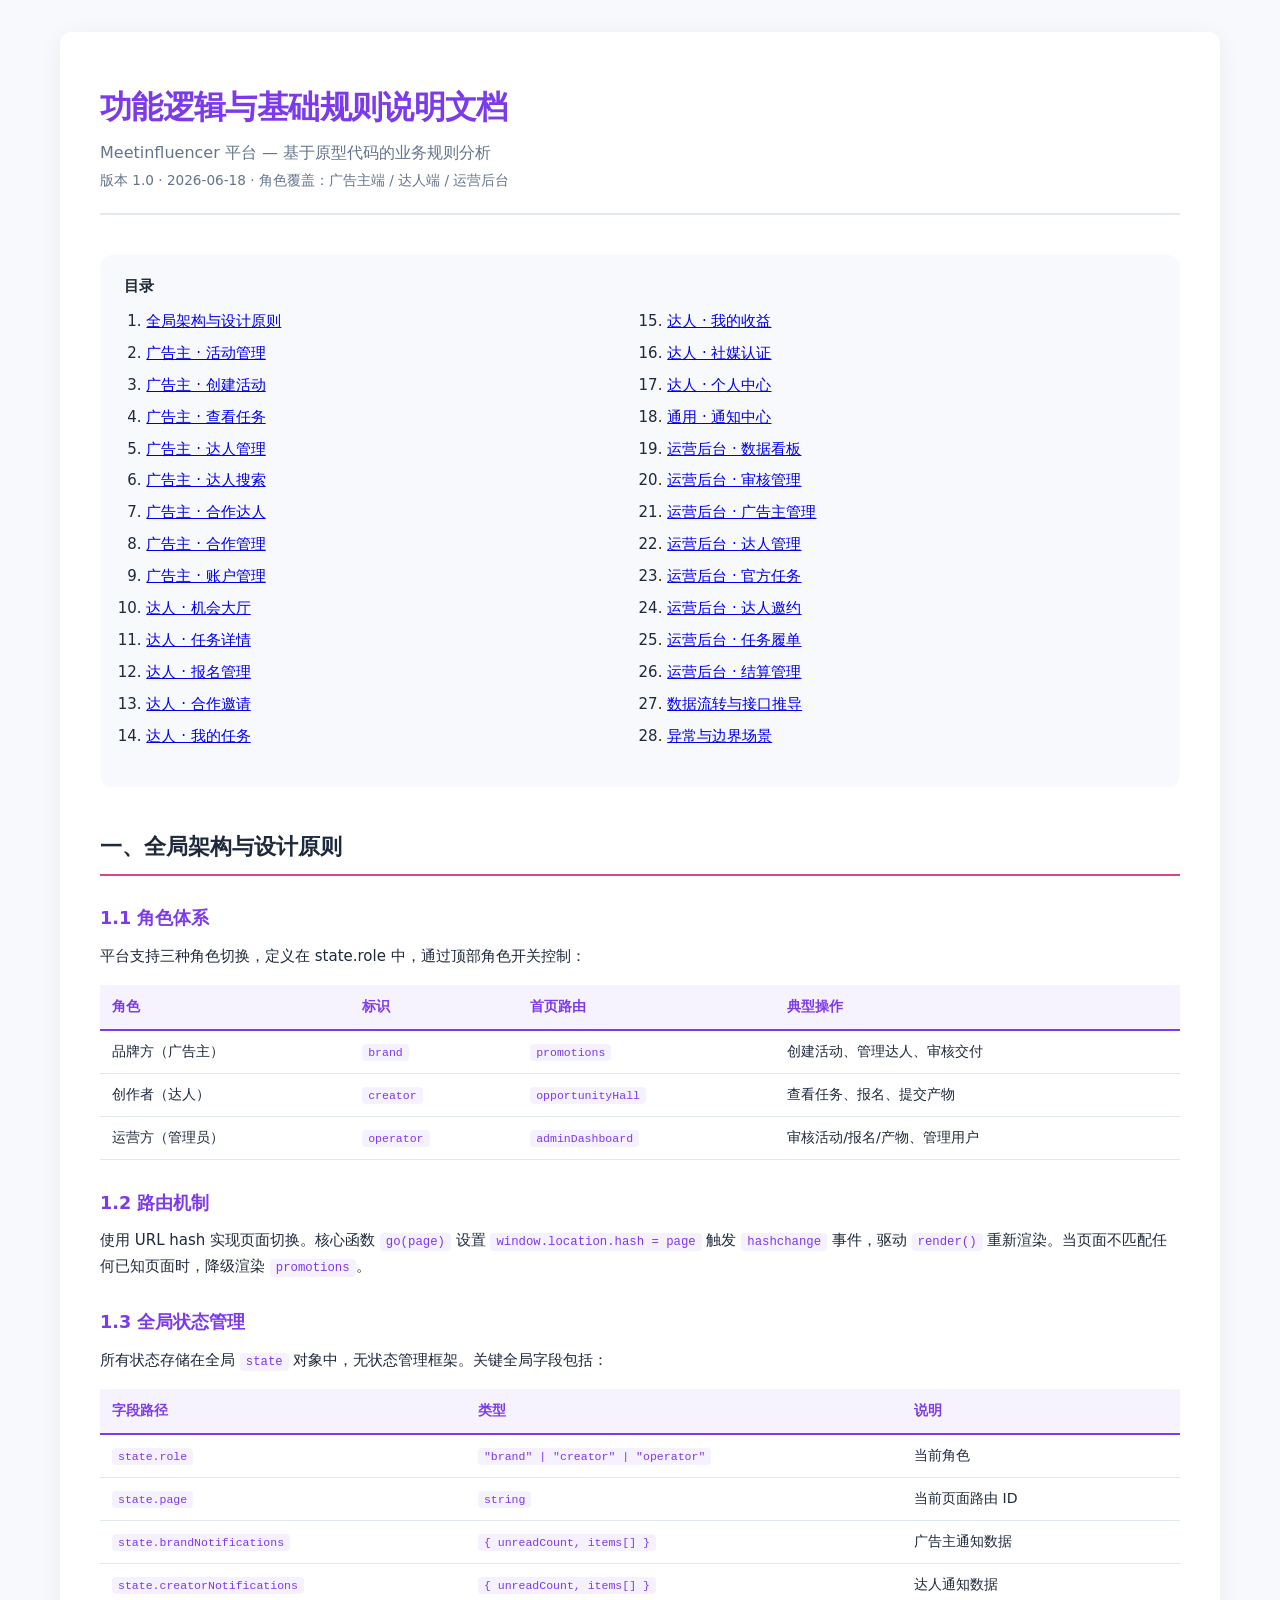
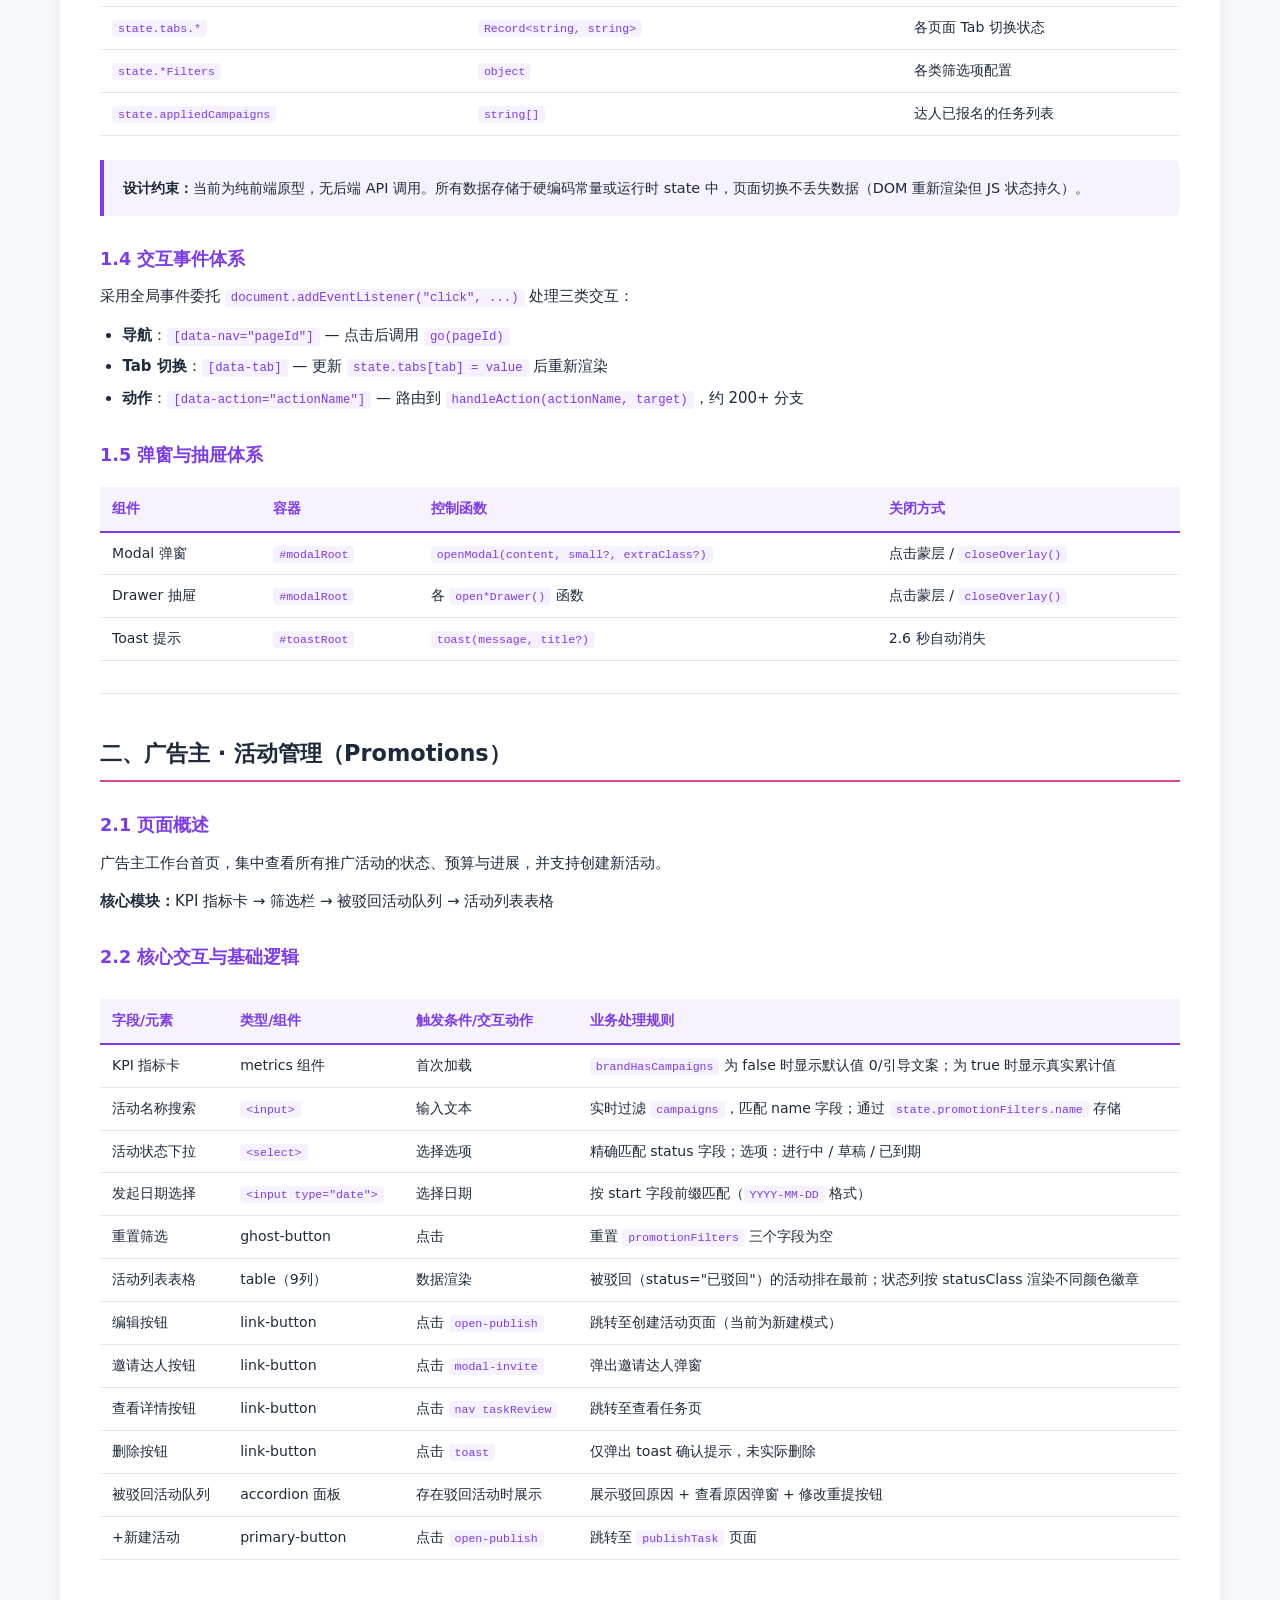
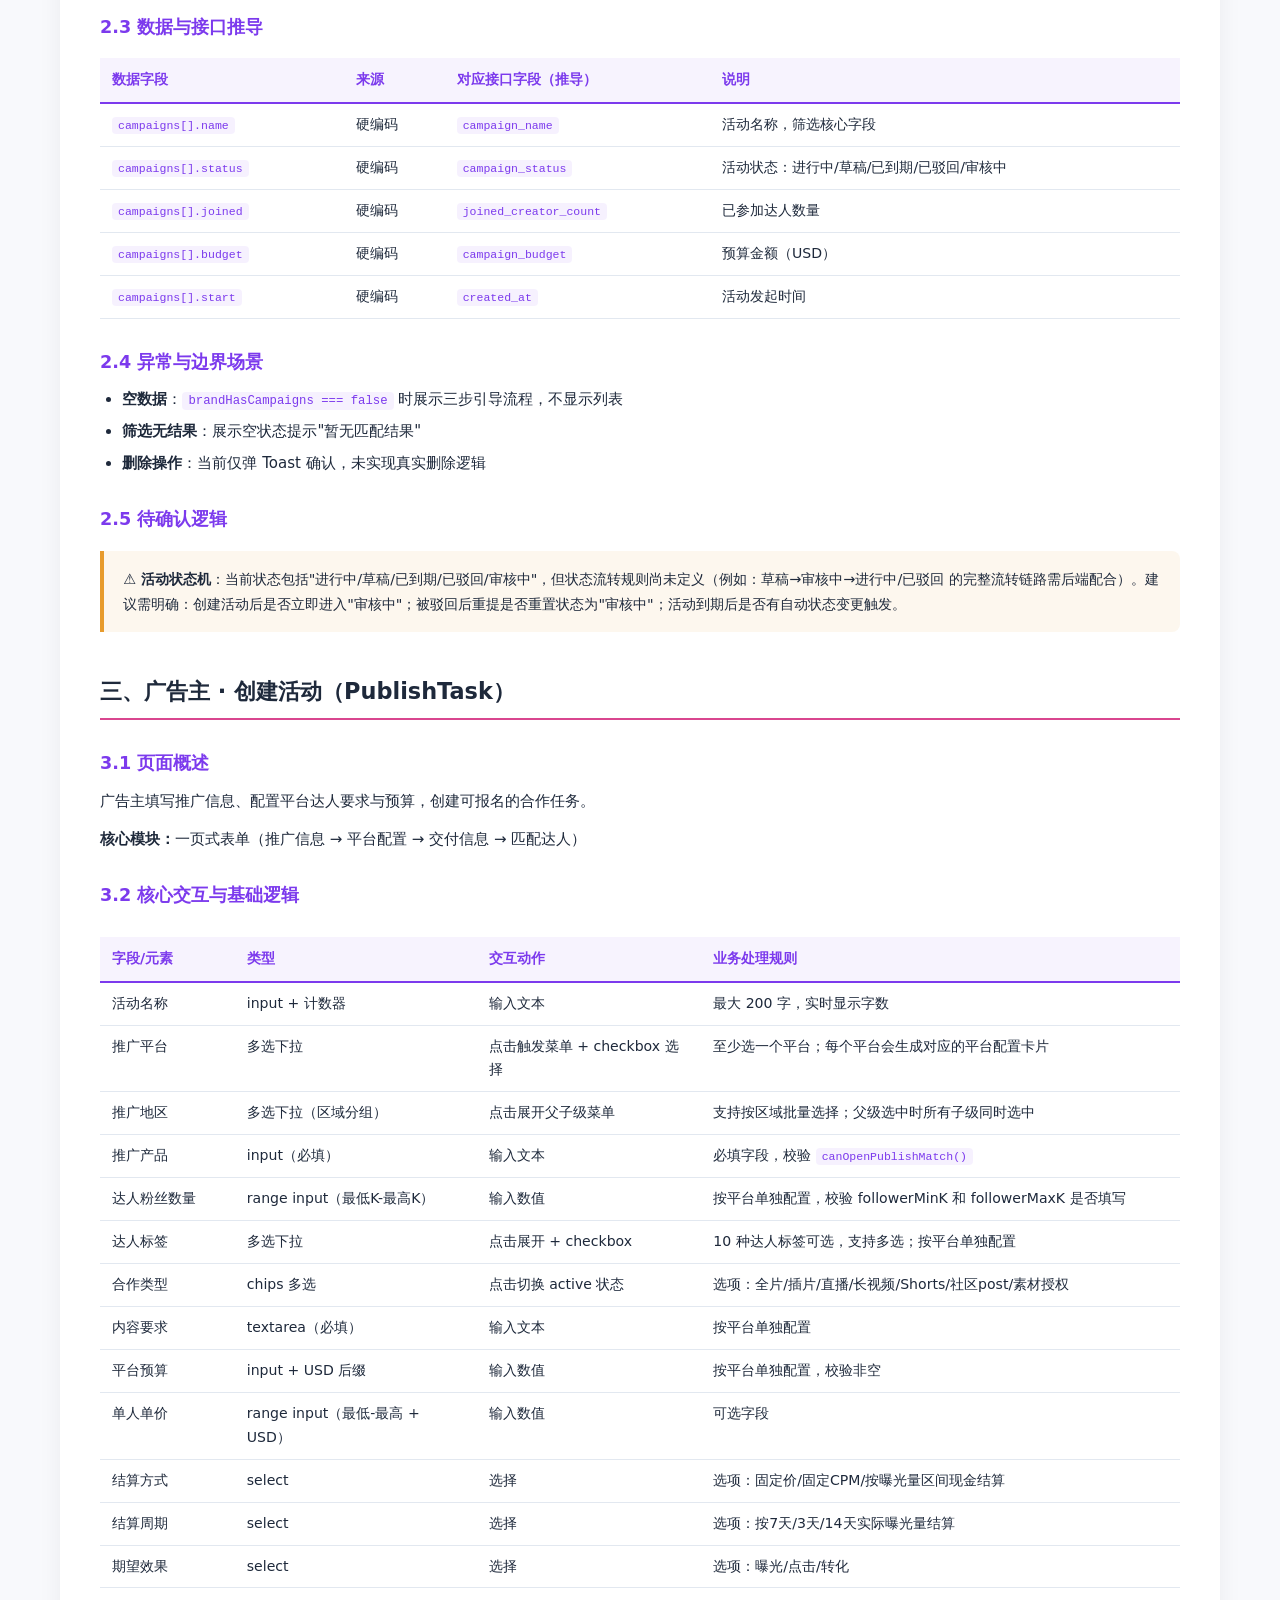
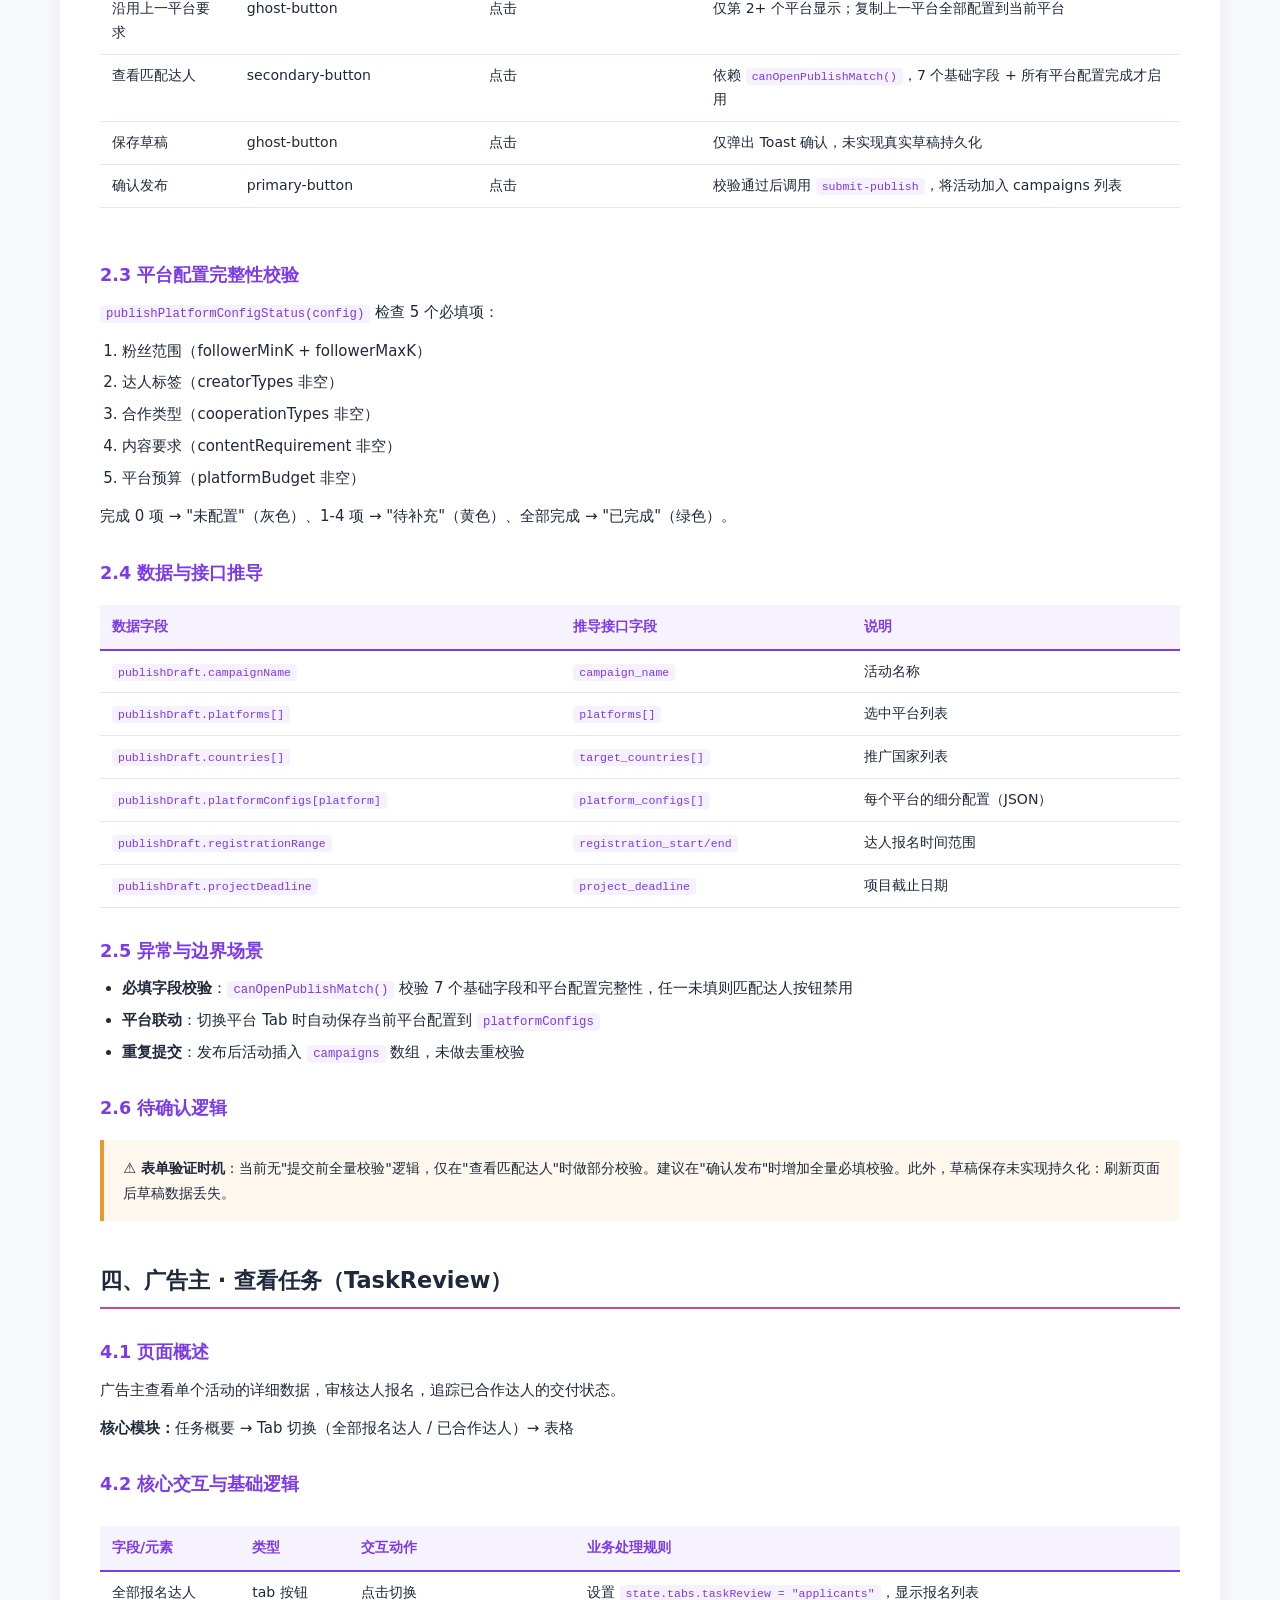
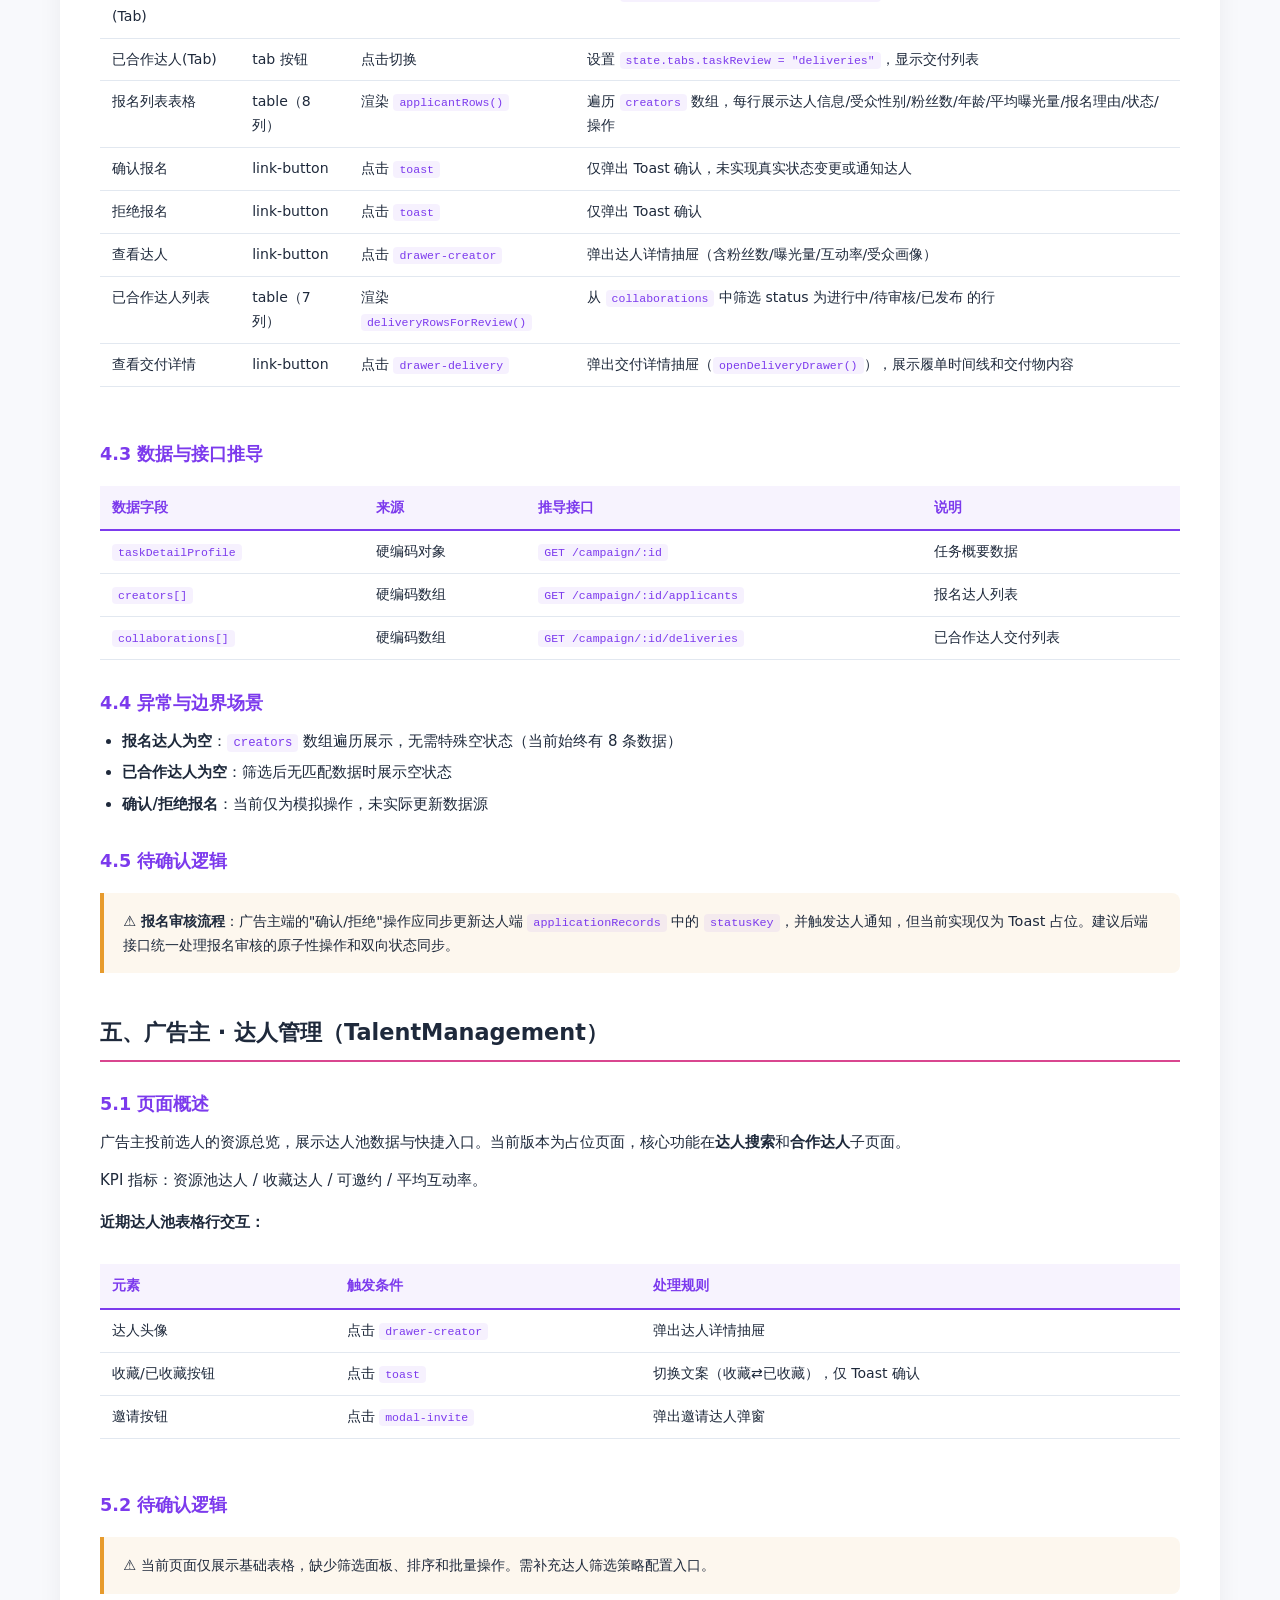
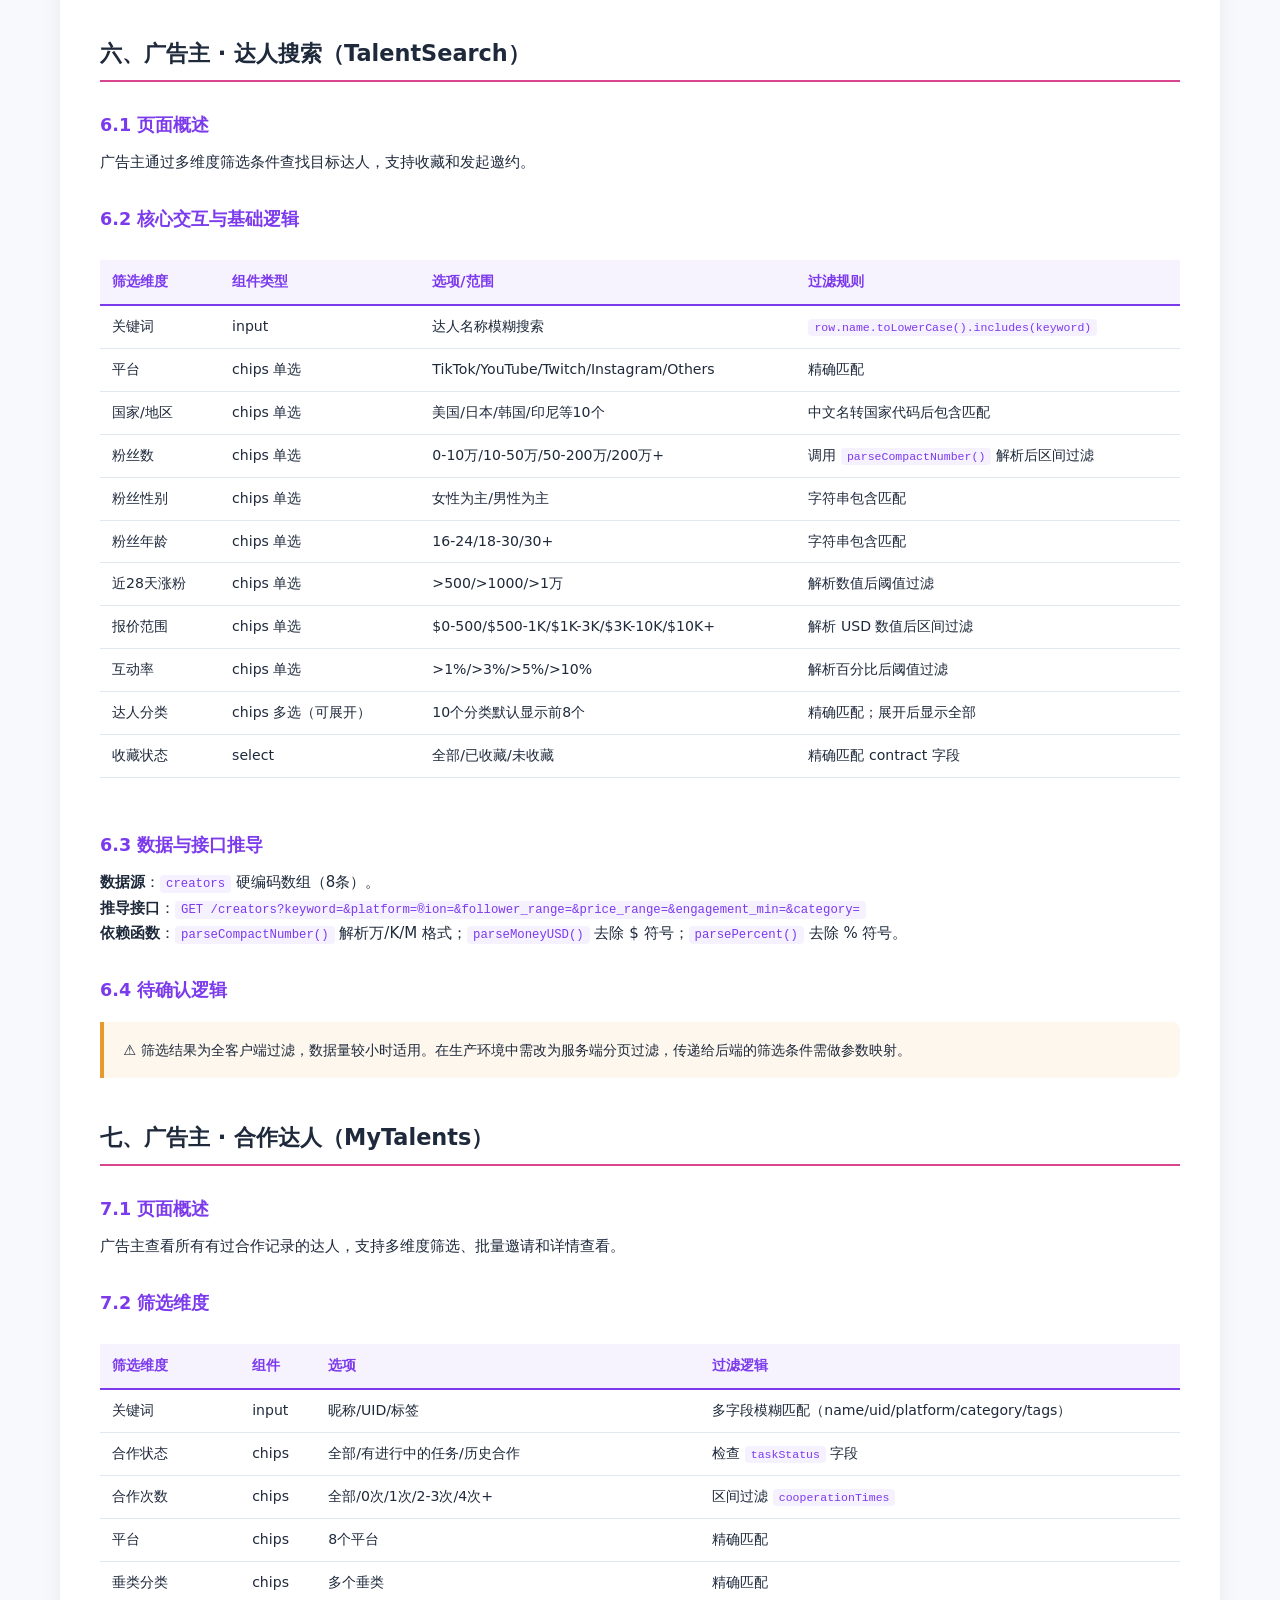
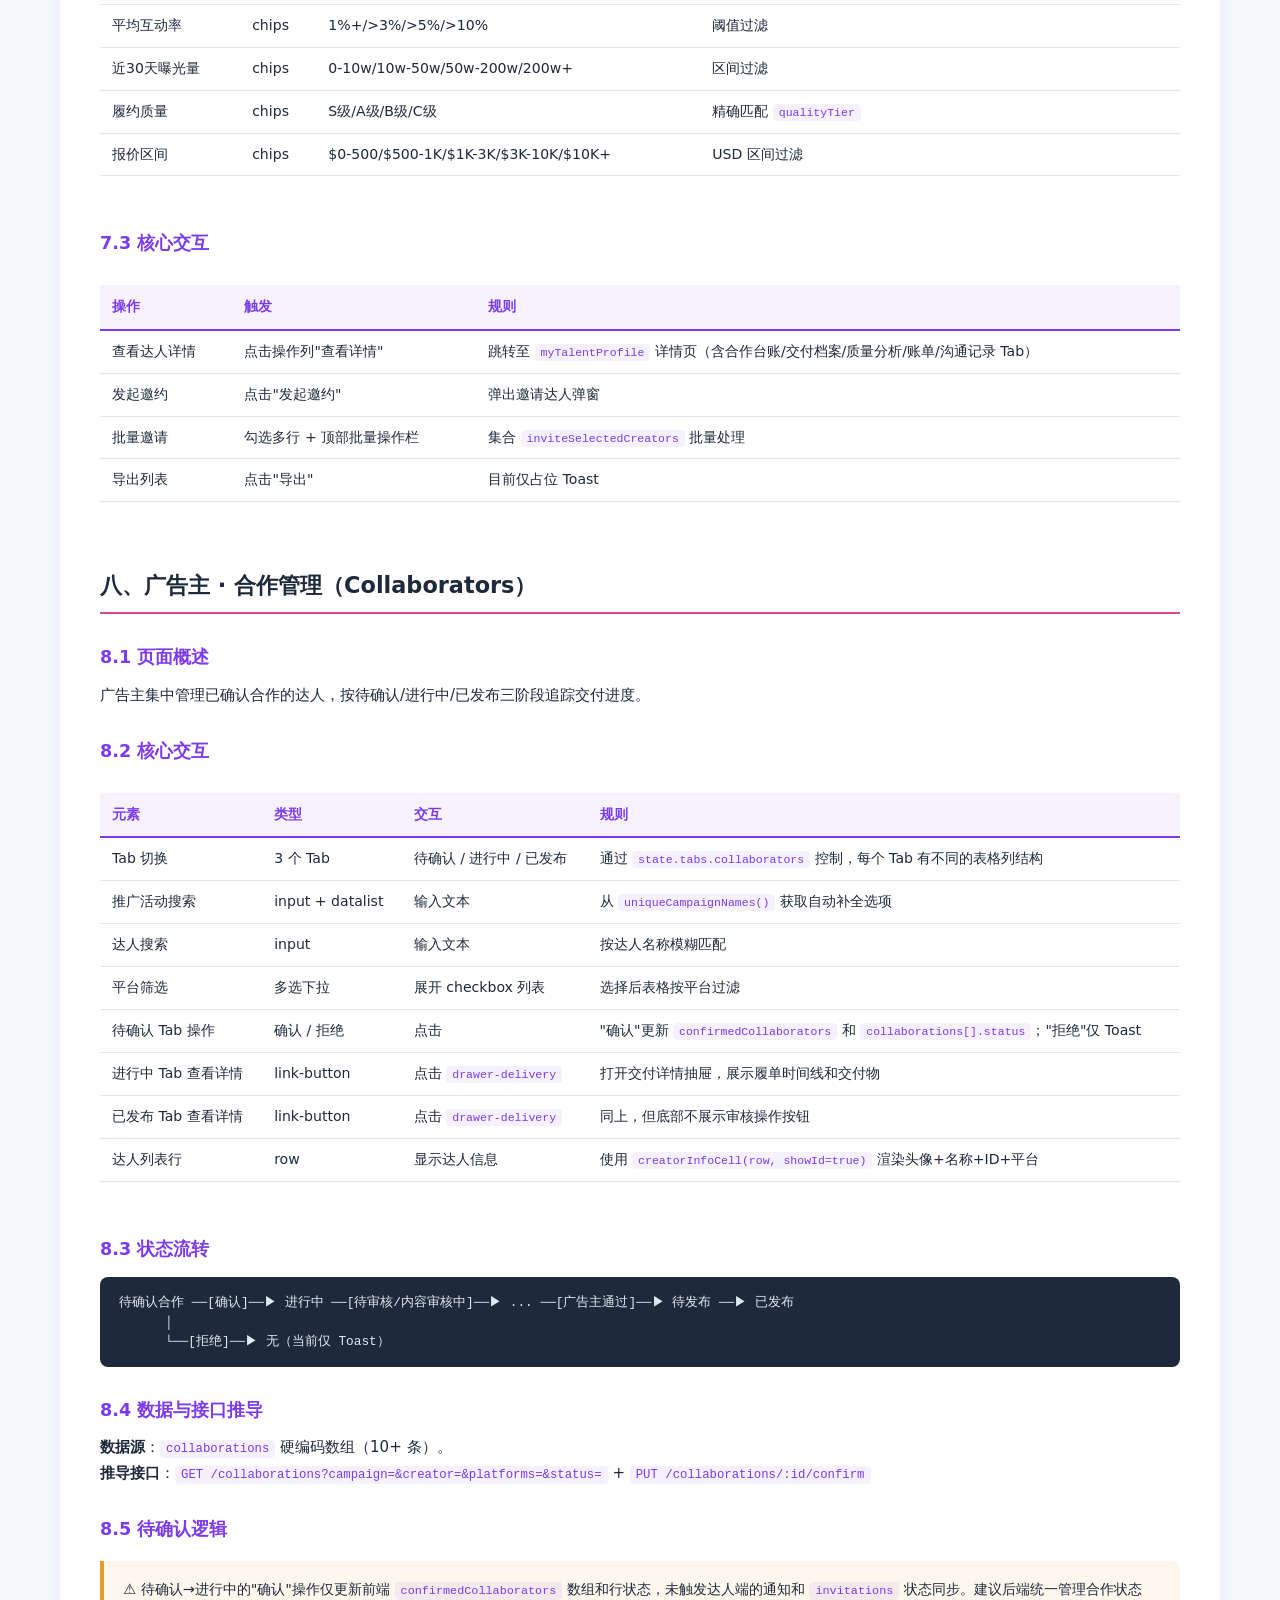
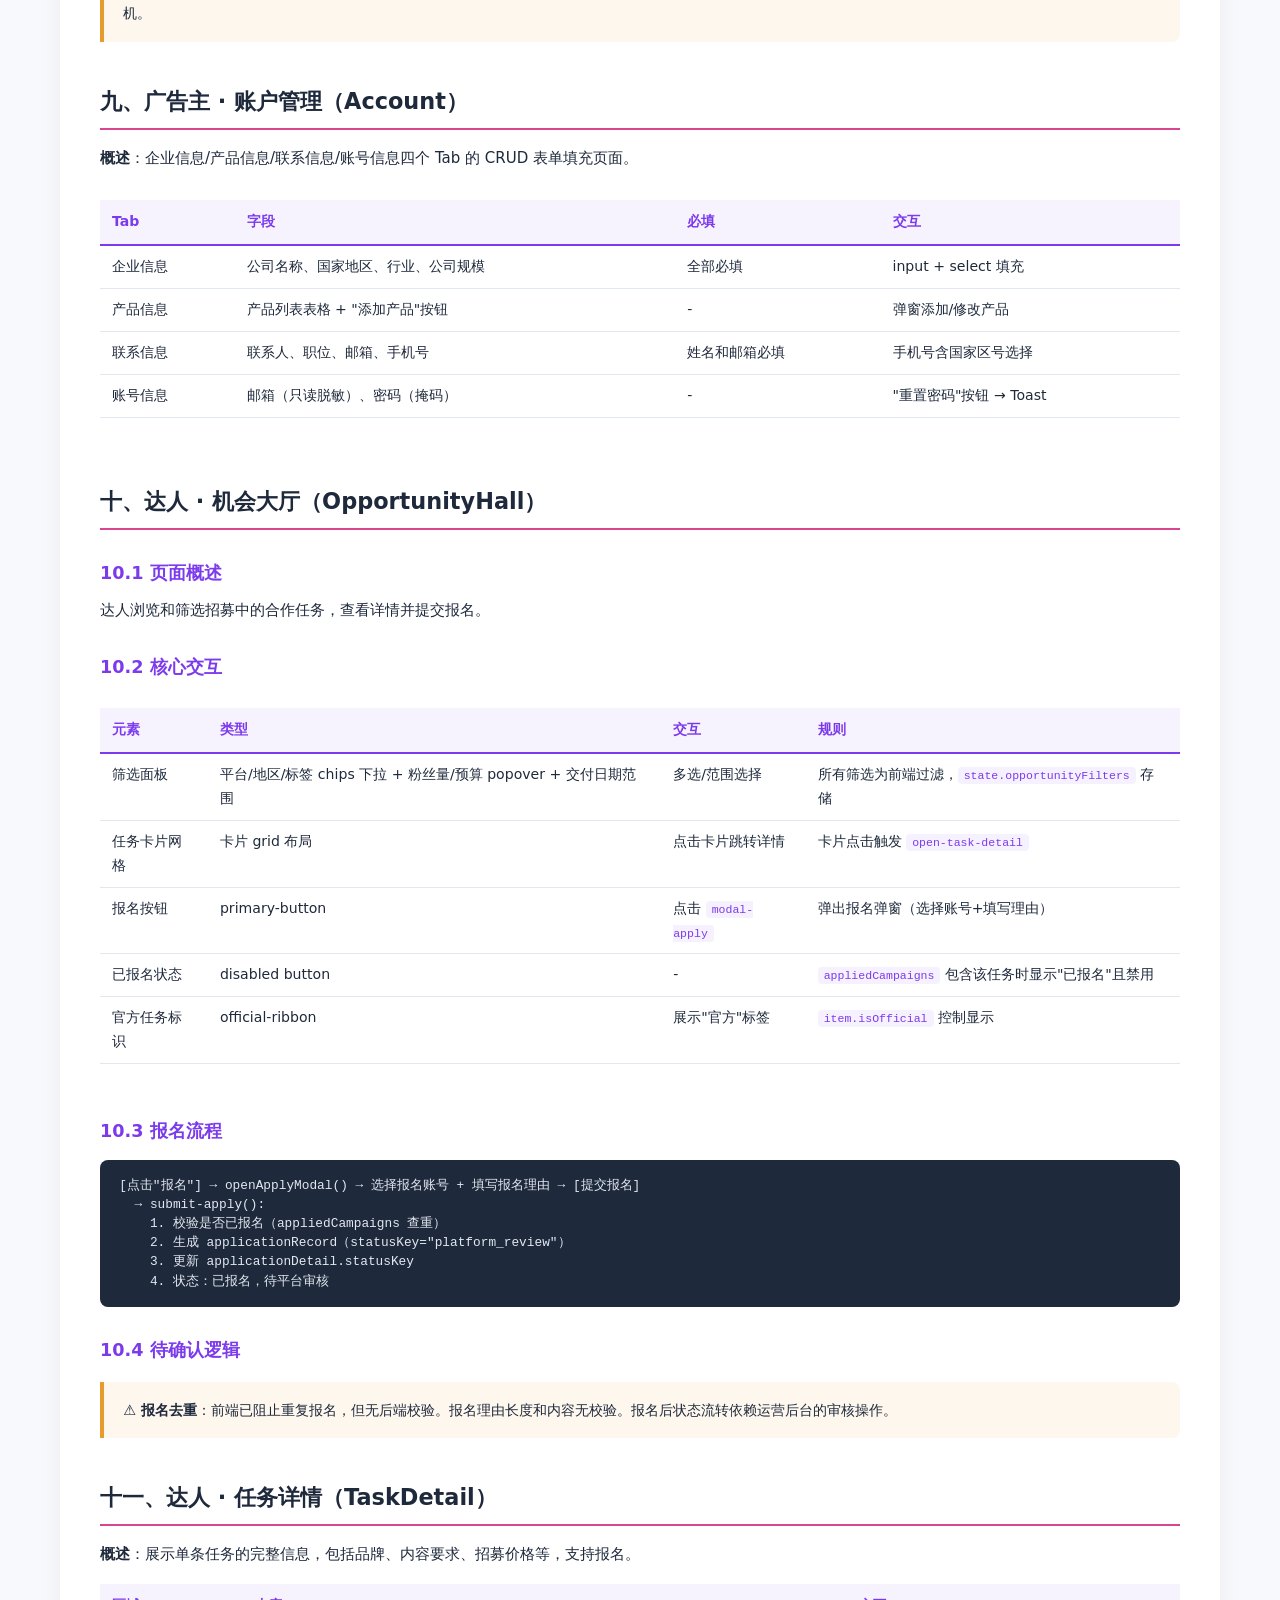
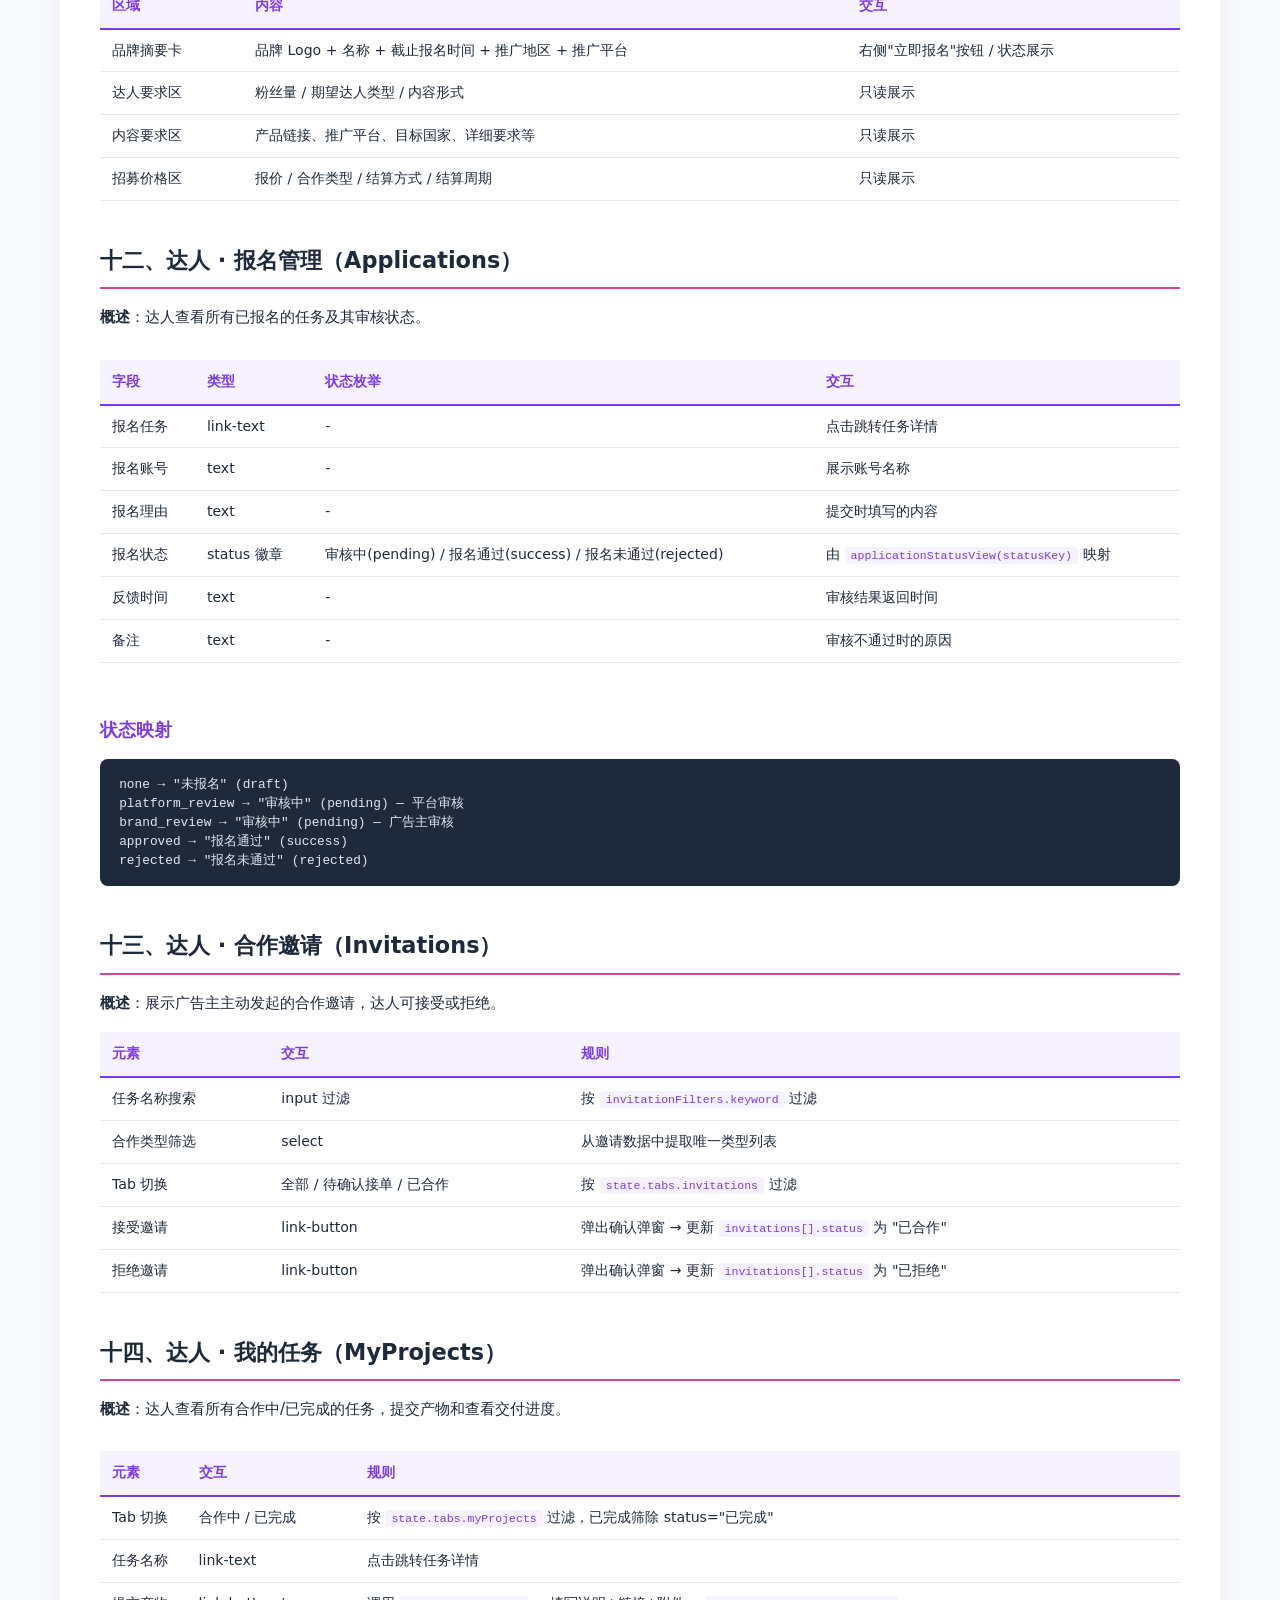
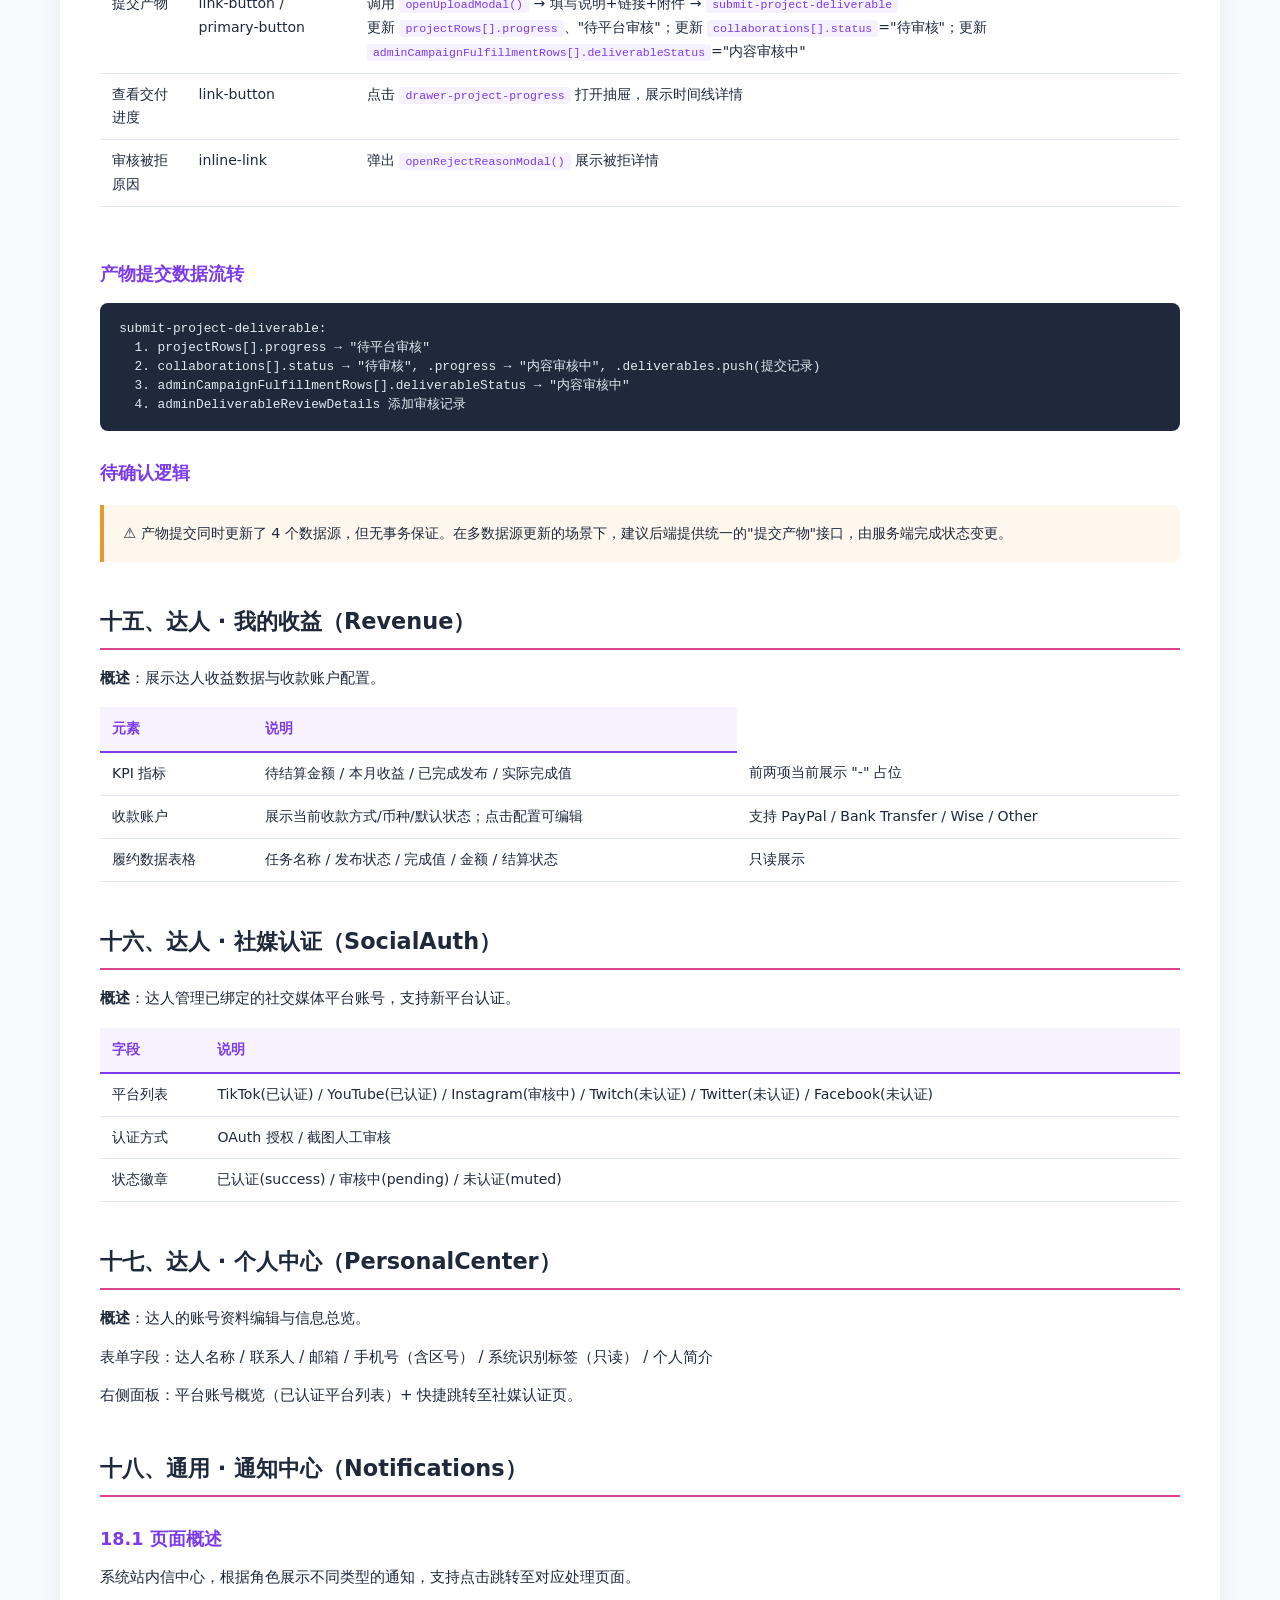
==== assets/功能逻辑与基础规则说明文档.html @ d8f9e3cf "Add files via upload" ====
<!DOCTYPE html>
<html lang="zh-CN">
<head>
<meta charset="utf-8">
<meta name="viewport" content="width=device-width, initial-scale=1">
<title>功能逻辑与基础规则说明文档 — Meetinfluencer</title>
<style>
:root {
  --bg: #f8f9fc;
  --bg2: #ffffff;
  --ink: #1e293b;
  --muted: #64748b;
  --rule: #e2e8f0;
  --accent: #7c3aed;
  --accent2: #d9468f;
  --radius: 12px;
}
* { box-sizing: border-box; margin: 0; padding: 0; }
body {
  background: var(--bg);
  color: var(--ink);
  font-family: -apple-system, BlinkMacSystemFont, 'Segoe UI', system-ui, sans-serif;
  font-size: 15px;
  line-height: 1.7;
  padding: 2rem 1rem;
}
.container {
  max-width: 1160px;
  margin: 0 auto;
  background: var(--bg2);
  border-radius: var(--radius);
  box-shadow: 0 4px 24px rgba(0,0,0,0.06);
  padding: 3rem 2.5rem;
}
@media (max-width:720px) {
  .container { padding: 1.5rem 1rem; }
}
h1 {
  font-size: 2rem;
  font-weight: 800;
  letter-spacing: -0.02em;
  color: var(--accent);
  margin-bottom: 0.3rem;
}
h1 + .subtitle {
  color: var(--muted);
  font-size: 1rem;
  margin-bottom: 2.5rem;
  border-bottom: 2px solid var(--rule);
  padding-bottom: 1.2rem;
}
h2 {
  font-size: 1.4rem;
  font-weight: 700;
  margin: 2.5rem 0 1rem 0;
  padding-bottom: 0.5rem;
  border-bottom: 2px solid var(--accent2);
  color: var(--ink);
}
h3 {
  font-size: 1.1rem;
  font-weight: 700;
  margin: 1.8rem 0 0.6rem 0;
  color: var(--accent);
}
h4 {
  font-size: 0.95rem;
  font-weight: 700;
  margin: 1.2rem 0 0.4rem 0;
  color: var(--ink);
}
p { margin-bottom: 0.8rem; }
.muted { color: var(--muted); font-size: 0.85rem; }
.tag {
  display: inline-block;
  background: rgba(124,58,237,0.1);
  color: var(--accent);
  font-size: 0.7rem;
  font-weight: 700;
  padding: 2px 8px;
  border-radius: 999px;
  margin-right: 4px;
}
.tag.amber { background: rgba(217,70,143,0.1); color: var(--accent2); }
.tag.green { background: rgba(16,185,129,0.1); color: #0fa67f; }
.tag.blue { background: rgba(59,130,246,0.1); color: #3b82f6; }

table {
  width: 100%;
  border-collapse: collapse;
  margin: 1rem 0 1.5rem 0;
  font-size: 0.88rem;
}
thead th {
  background: rgba(124,58,237,0.06);
  color: var(--accent);
  font-weight: 700;
  text-align: left;
  padding: 10px 12px;
  border-bottom: 2px solid var(--accent);
  white-space: nowrap;
}
tbody td {
  padding: 9px 12px;
  border-bottom: 1px solid var(--rule);
  vertical-align: top;
}
tbody tr:hover { background: rgba(124,58,237,0.03); }
.table-wrap { overflow-x: auto; margin-bottom: 1rem; }

.callout {
  background: rgba(124,58,237,0.06);
  border-left: 4px solid var(--accent);
  padding: 1rem 1.2rem;
  border-radius: 0 8px 8px 0;
  margin: 1rem 0;
  font-size: 0.9rem;
}
.callout.warn { border-left-color: #e79b2d; background: rgba(231,155,45,0.08); }
.callout.err { border-left-color: #ef5d77; background: rgba(239,93,119,0.07); }

code {
  font-family: 'SF Mono', Consolas, monospace;
  font-size: 0.82em;
  background: rgba(124,58,237,0.07);
  padding: 2px 6px;
  border-radius: 4px;
  color: var(--accent);
}
pre {
  background: #1e293b;
  color: #e2e8f0;
  border-radius: 8px;
  padding: 1rem 1.2rem;
  overflow-x: auto;
  font-size: 0.8rem;
  line-height: 1.5;
  margin: 0.8rem 0;
}

ul, ol { padding-left: 1.4rem; margin-bottom: 0.8rem; }
li { margin-bottom: 0.4rem; }

.page-ref {
  display: inline-block;
  background: var(--accent);
  color: #fff;
  font-size: 0.7rem;
  font-weight: 700;
  padding: 1px 8px;
  border-radius: 999px;
  margin-right: 6px;
}
.page-ref.brand { background: #d9468f; }
.page-ref.creator { background: #0fa67f; }
.page-ref.admin { background: #3b82f6; }

.section-anchor { scroll-margin-top: 20px; }
</style>
</head>
<body>
<div class="container">

<h1>功能逻辑与基础规则说明文档</h1>
<div class="subtitle">
  Meetinfluencer 平台 — 基于原型代码的业务规则分析<br>
  <span class="muted">版本 1.0 · 2026-06-18 · 角色覆盖：广告主端 / 达人端 / 运营后台</span>
</div>

<!-- ======================== 目录 ======================== -->
<nav style="margin-bottom:2.5rem;background:var(--bg);padding:1.2rem 1.5rem;border-radius:var(--radius)">
  <strong style="display:block;margin-bottom:0.6rem">目录</strong>
  <ol style="columns:2;column-gap:2rem">
    <li><a href="#global">全局架构与设计原则</a></li>
    <li><a href="#page-promotions">广告主 · 活动管理</a></li>
    <li><a href="#page-publish">广告主 · 创建活动</a></li>
    <li><a href="#page-taskreview">广告主 · 查看任务</a></li>
    <li><a href="#page-talent">广告主 · 达人管理</a></li>
    <li><a href="#page-talentsearch">广告主 · 达人搜索</a></li>
    <li><a href="#page-mytalents">广告主 · 合作达人</a></li>
    <li><a href="#page-collaborators">广告主 · 合作管理</a></li>
    <li><a href="#page-account">广告主 · 账户管理</a></li>
    <li><a href="#page-opportunity">达人 · 机会大厅</a></li>
    <li><a href="#page-taskdetail">达人 · 任务详情</a></li>
    <li><a href="#page-applications">达人 · 报名管理</a></li>
    <li><a href="#page-invitations">达人 · 合作邀请</a></li>
    <li><a href="#page-myprojects">达人 · 我的任务</a></li>
    <li><a href="#page-revenue">达人 · 我的收益</a></li>
    <li><a href="#page-socialauth">达人 · 社媒认证</a></li>
    <li><a href="#page-personal">达人 · 个人中心</a></li>
    <li><a href="#page-notifications">通用 · 通知中心</a></li>
    <li><a href="#page-admin-dashboard">运营后台 · 数据看板</a></li>
    <li><a href="#page-admin-review">运营后台 · 审核管理</a></li>
    <li><a href="#page-admin-advertisers">运营后台 · 广告主管理</a></li>
    <li><a href="#page-admin-influencers">运营后台 · 达人管理</a></li>
    <li><a href="#page-admin-official">运营后台 · 官方任务</a></li>
    <li><a href="#page-admin-email">运营后台 · 达人邀约</a></li>
    <li><a href="#page-admin-fulfillment">运营后台 · 任务履单</a></li>
    <li><a href="#page-admin-payout">运营后台 · 结算管理</a></li>
    <li><a href="#data-flow">数据流转与接口推导</a></li>
    <li><a href="#anomaly">异常与边界场景</a></li>
  </ol>
</nav>

<!-- ======================== 第1章：全局架构 ======================== -->
<section id="global" class="section-anchor">
<h2>一、全局架构与设计原则</h2>

<h3>1.1 角色体系</h3>
<p>平台支持三种角色切换，定义在 state.role 中，通过顶部角色开关控制：</p>
<table>
  <thead><tr><th>角色</th><th>标识</th><th>首页路由</th><th>典型操作</th></tr></thead>
  <tbody>
    <tr><td>品牌方（广告主）</td><td><code>brand</code></td><td><code>promotions</code></td><td>创建活动、管理达人、审核交付</td></tr>
    <tr><td>创作者（达人）</td><td><code>creator</code></td><td><code>opportunityHall</code></td><td>查看任务、报名、提交产物</td></tr>
    <tr><td>运营方（管理员）</td><td><code>operator</code></td><td><code>adminDashboard</code></td><td>审核活动/报名/产物、管理用户</td></tr>
  </tbody>
</table>

<h3>1.2 路由机制</h3>
<p>使用 URL hash 实现页面切换。核心函数 <code>go(page)</code> 设置 <code>window.location.hash = page</code> 触发 <code>hashchange</code> 事件，驱动 <code>render()</code> 重新渲染。当页面不匹配任何已知页面时，降级渲染 <code>promotions</code>。</p>

<h3>1.3 全局状态管理</h3>
<p>所有状态存储在全局 <code>state</code> 对象中，无状态管理框架。关键全局字段包括：</p>
<table>
  <thead><tr><th>字段路径</th><th>类型</th><th>说明</th></tr></thead>
  <tbody>
    <tr><td><code>state.role</code></td><td><code>"brand" | "creator" | "operator"</code></td><td>当前角色</td></tr>
    <tr><td><code>state.page</code></td><td><code>string</code></td><td>当前页面路由 ID</td></tr>
    <tr><td><code>state.brandNotifications</code></td><td><code>{ unreadCount, items[] }</code></td><td>广告主通知数据</td></tr>
    <tr><td><code>state.creatorNotifications</code></td><td><code>{ unreadCount, items[] }</code></td><td>达人通知数据</td></tr>
    <tr><td><code>state.tabs.*</code></td><td><code>Record&lt;string, string&gt;</code></td><td>各页面 Tab 切换状态</td></tr>
    <tr><td><code>state.*Filters</code></td><td><code>object</code></td><td>各类筛选项配置</td></tr>
    <tr><td><code>state.appliedCampaigns</code></td><td><code>string[]</code></td><td>达人已报名的任务列表</td></tr>
  </tbody>
</table>

<div class="callout">
  <strong>设计约束：</strong>当前为纯前端原型，无后端 API 调用。所有数据存储于硬编码常量或运行时 state 中，页面切换不丢失数据（DOM 重新渲染但 JS 状态持久）。
</div>

<h3>1.4 交互事件体系</h3>
<p>采用全局事件委托 <code>document.addEventListener("click", ...)</code> 处理三类交互：</p>
<ul>
  <li><strong>导航</strong>：<code>[data-nav="pageId"]</code> — 点击后调用 <code>go(pageId)</code></li>
  <li><strong>Tab 切换</strong>：<code>[data-tab]</code> — 更新 <code>state.tabs[tab] = value</code> 后重新渲染</li>
  <li><strong>动作</strong>：<code>[data-action="actionName"]</code> — 路由到 <code>handleAction(actionName, target)</code>，约 200+ 分支</li>
</ul>

<h3>1.5 弹窗与抽屉体系</h3>
<table>
  <thead><tr><th>组件</th><th>容器</th><th>控制函数</th><th>关闭方式</th></tr></thead>
  <tbody>
    <tr><td>Modal 弹窗</td><td><code>#modalRoot</code></td><td><code>openModal(content, small?, extraClass?)</code></td><td>点击蒙层 / <code>closeOverlay()</code></td></tr>
    <tr><td>Drawer 抽屉</td><td><code>#modalRoot</code></td><td>各 <code>open*Drawer()</code> 函数</td><td>点击蒙层 / <code>closeOverlay()</code></td></tr>
    <tr><td>Toast 提示</td><td><code>#toastRoot</code></td><td><code>toast(message, title?)</code></td><td>2.6 秒自动消失</td></tr>
  </tbody>
</table>

<hr style="margin:2rem 0;border:0;border-top:1px solid var(--rule)">
</section>

<!-- ======================== 各页面详细规则 ======================== -->
<!-- 为节省篇幅，以下每页一个 section，结构按：
     页面概述 → 核心交互与基础逻辑（表格） → 数据与接口 → 异常边界 → 待确认逻辑
-->

<!-- ================= 2. 广告主·活动管理 ================= -->
<section id="page-promotions" class="section-anchor">
<h2>二、广告主 · 活动管理（Promotions）</h2>

<h3>2.1 页面概述</h3>
<p>广告主工作台首页，集中查看所有推广活动的状态、预算与进展，并支持创建新活动。</p>
<p><strong>核心模块：</strong>KPI 指标卡 → 筛选栏 → 被驳回活动队列 → 活动列表表格</p>

<h3>2.2 核心交互与基础逻辑</h3>
<div class="table-wrap">
<table>
  <thead><tr><th>字段/元素</th><th>类型/组件</th><th>触发条件/交互动作</th><th>业务处理规则</th></tr></thead>
  <tbody>
    <tr><td>KPI 指标卡</td><td>metrics 组件</td><td>首次加载</td><td><code>brandHasCampaigns</code> 为 false 时显示默认值 0/引导文案；为 true 时显示真实累计值</td></tr>
    <tr><td>活动名称搜索</td><td><code>&lt;input&gt;</code></td><td>输入文本</td><td>实时过滤 <code>campaigns</code>，匹配 name 字段；通过 <code>state.promotionFilters.name</code> 存储</td></tr>
    <tr><td>活动状态下拉</td><td><code>&lt;select&gt;</code></td><td>选择选项</td><td>精确匹配 status 字段；选项：进行中 / 草稿 / 已到期</td></tr>
    <tr><td>发起日期选择</td><td><code>&lt;input type="date"&gt;</code></td><td>选择日期</td><td>按 start 字段前缀匹配（<code>YYYY-MM-DD</code> 格式）</td></tr>
    <tr><td>重置筛选</td><td>ghost-button</td><td>点击</td><td>重置 <code>promotionFilters</code> 三个字段为空</td></tr>
    <tr><td>活动列表表格</td><td>table（9列）</td><td>数据渲染</td><td>被驳回（status="已驳回"）的活动排在最前；状态列按 statusClass 渲染不同颜色徽章</td></tr>
    <tr><td>编辑按钮</td><td>link-button</td><td>点击 <code>open-publish</code></td><td>跳转至创建活动页面（当前为新建模式）</td></tr>
    <tr><td>邀请达人按钮</td><td>link-button</td><td>点击 <code>modal-invite</code></td><td>弹出邀请达人弹窗</td></tr>
    <tr><td>查看详情按钮</td><td>link-button</td><td>点击 <code>nav taskReview</code></td><td>跳转至查看任务页</td></tr>
    <tr><td>删除按钮</td><td>link-button</td><td>点击 <code>toast</code></td><td>仅弹出 toast 确认提示，未实际删除</td></tr>
    <tr><td>被驳回活动队列</td><td>accordion 面板</td><td>存在驳回活动时展示</td><td>展示驳回原因 + 查看原因弹窗 + 修改重提按钮</td></tr>
    <tr><td>+新建活动</td><td>primary-button</td><td>点击 <code>open-publish</code></td><td>跳转至 <code>publishTask</code> 页面</td></tr>
  </tbody>
</table>
</div>

<h3>2.3 数据与接口推导</h3>
<table>
  <thead><tr><th>数据字段</th><th>来源</th><th>对应接口字段（推导）</th><th>说明</th></tr></thead>
  <tbody>
    <tr><td><code>campaigns[].name</code></td><td>硬编码</td><td><code>campaign_name</code></td><td>活动名称，筛选核心字段</td></tr>
    <tr><td><code>campaigns[].status</code></td><td>硬编码</td><td><code>campaign_status</code></td><td>活动状态：进行中/草稿/已到期/已驳回/审核中</td></tr>
    <tr><td><code>campaigns[].joined</code></td><td>硬编码</td><td><code>joined_creator_count</code></td><td>已参加达人数量</td></tr>
    <tr><td><code>campaigns[].budget</code></td><td>硬编码</td><td><code>campaign_budget</code></td><td>预算金额（USD）</td></tr>
    <tr><td><code>campaigns[].start</code></td><td>硬编码</td><td><code>created_at</code></td><td>活动发起时间</td></tr>
  </tbody>
</table>

<h3>2.4 异常与边界场景</h3>
<ul>
  <li><strong>空数据</strong>：<code>brandHasCampaigns === false</code> 时展示三步引导流程，不显示列表</li>
  <li><strong>筛选无结果</strong>：展示空状态提示"暂无匹配结果"</li>
  <li><strong>删除操作</strong>：当前仅弹 Toast 确认，未实现真实删除逻辑</li>
</ul>

<h3>2.5 待确认逻辑</h3>
<div class="callout warn">
  ⚠️ <strong>活动状态机</strong>：当前状态包括"进行中/草稿/已到期/已驳回/审核中"，但状态流转规则尚未定义（例如：草稿→审核中→进行中/已驳回 的完整流转链路需后端配合）。建议需明确：创建活动后是否立即进入"审核中"；被驳回后重提是否重置状态为"审核中"；活动到期后是否有自动状态变更触发。
</div>
</section>

<!-- ================= 3. 广告主·创建活动 ================= -->
<section id="page-publish" class="section-anchor">
<h2>三、广告主 · 创建活动（PublishTask）</h2>

<h3>3.1 页面概述</h3>
<p>广告主填写推广信息、配置平台达人要求与预算，创建可报名的合作任务。</p>
<p><strong>核心模块：</strong>一页式表单（推广信息 → 平台配置 → 交付信息 → 匹配达人）</p>

<h3>3.2 核心交互与基础逻辑</h3>
<div class="table-wrap">
<table>
  <thead><tr><th>字段/元素</th><th>类型</th><th>交互动作</th><th>业务处理规则</th></tr></thead>
  <tbody>
    <tr><td>活动名称</td><td>input + 计数器</td><td>输入文本</td><td>最大 200 字，实时显示字数</td></tr>
    <tr><td>推广平台</td><td>多选下拉</td><td>点击触发菜单 + checkbox 选择</td><td>至少选一个平台；每个平台会生成对应的平台配置卡片</td></tr>
    <tr><td>推广地区</td><td>多选下拉（区域分组）</td><td>点击展开父子级菜单</td><td>支持按区域批量选择；父级选中时所有子级同时选中</td></tr>
    <tr><td>推广产品</td><td>input（必填）</td><td>输入文本</td><td>必填字段，校验 <code>canOpenPublishMatch()</code></td></tr>
    <tr><td>达人粉丝数量</td><td>range input（最低K-最高K）</td><td>输入数值</td><td>按平台单独配置，校验 followerMinK 和 followerMaxK 是否填写</td></tr>
    <tr><td>达人标签</td><td>多选下拉</td><td>点击展开 + checkbox</td><td>10 种达人标签可选，支持多选；按平台单独配置</td></tr>
    <tr><td>合作类型</td><td>chips 多选</td><td>点击切换 active 状态</td><td>选项：全片/插片/直播/长视频/Shorts/社区post/素材授权</td></tr>
    <tr><td>内容要求</td><td>textarea（必填）</td><td>输入文本</td><td>按平台单独配置</td></tr>
    <tr><td>平台预算</td><td>input + USD 后缀</td><td>输入数值</td><td>按平台单独配置，校验非空</td></tr>
    <tr><td>单人单价</td><td>range input（最低-最高 + USD）</td><td>输入数值</td><td>可选字段</td></tr>
    <tr><td>结算方式</td><td>select</td><td>选择</td><td>选项：固定价/固定CPM/按曝光量区间现金结算</td></tr>
    <tr><td>结算周期</td><td>select</td><td>选择</td><td>选项：按7天/3天/14天实际曝光量结算</td></tr>
    <tr><td>期望效果</td><td>select</td><td>选择</td><td>选项：曝光/点击/转化</td></tr>
    <tr><td>沿用上一平台要求</td><td>ghost-button</td><td>点击</td><td>仅第 2+ 个平台显示；复制上一平台全部配置到当前平台</td></tr>
    <tr><td>查看匹配达人</td><td>secondary-button</td><td>点击</td><td>依赖 <code>canOpenPublishMatch()</code>，7 个基础字段 + 所有平台配置完成才启用</td></tr>
    <tr><td>保存草稿</td><td>ghost-button</td><td>点击</td><td>仅弹出 Toast 确认，未实现真实草稿持久化</td></tr>
    <tr><td>确认发布</td><td>primary-button</td><td>点击</td><td>校验通过后调用 <code>submit-publish</code>，将活动加入 campaigns 列表</td></tr>
  </tbody>
</table>
</div>

<h3>2.3 平台配置完整性校验</h3>
<p><code>publishPlatformConfigStatus(config)</code> 检查 5 个必填项：</p>
<ol>
  <li>粉丝范围（followerMinK + followerMaxK）</li>
  <li>达人标签（creatorTypes 非空）</li>
  <li>合作类型（cooperationTypes 非空）</li>
  <li>内容要求（contentRequirement 非空）</li>
  <li>平台预算（platformBudget 非空）</li>
</ol>
<p>完成 0 项 → "未配置"（灰色）、1-4 项 → "待补充"（黄色）、全部完成 → "已完成"（绿色）。</p>

<h3>2.4 数据与接口推导</h3>
<table>
  <thead><tr><th>数据字段</th><th>推导接口字段</th><th>说明</th></tr></thead>
  <tbody>
    <tr><td><code>publishDraft.campaignName</code></td><td><code>campaign_name</code></td><td>活动名称</td></tr>
    <tr><td><code>publishDraft.platforms[]</code></td><td><code>platforms[]</code></td><td>选中平台列表</td></tr>
    <tr><td><code>publishDraft.countries[]</code></td><td><code>target_countries[]</code></td><td>推广国家列表</td></tr>
    <tr><td><code>publishDraft.platformConfigs[platform]</code></td><td><code>platform_configs[]</code></td><td>每个平台的细分配置（JSON）</td></tr>
    <tr><td><code>publishDraft.registrationRange</code></td><td><code>registration_start/end</code></td><td>达人报名时间范围</td></tr>
    <tr><td><code>publishDraft.projectDeadline</code></td><td><code>project_deadline</code></td><td>项目截止日期</td></tr>
  </tbody>
</table>

<h3>2.5 异常与边界场景</h3>
<ul>
  <li><strong>必填字段校验</strong>：<code>canOpenPublishMatch()</code> 校验 7 个基础字段和平台配置完整性，任一未填则匹配达人按钮禁用</li>
  <li><strong>平台联动</strong>：切换平台 Tab 时自动保存当前平台配置到 <code>platformConfigs</code></li>
  <li><strong>重复提交</strong>：发布后活动插入 <code>campaigns</code> 数组，未做去重校验</li>
</ul>

<h3>2.6 待确认逻辑</h3>
<div class="callout warn">
  ⚠️ <strong>表单验证时机</strong>：当前无"提交前全量校验"逻辑，仅在"查看匹配达人"时做部分校验。建议在"确认发布"时增加全量必填校验。此外，草稿保存未实现持久化：刷新页面后草稿数据丢失。
</div>
</section>

<!-- ================= 4. 广告主·查看任务 ================= -->
<section id="page-taskreview" class="section-anchor">
<h2>四、广告主 · 查看任务（TaskReview）</h2>

<h3>4.1 页面概述</h3>
<p>广告主查看单个活动的详细数据，审核达人报名，追踪已合作达人的交付状态。</p>
<p><strong>核心模块：</strong>任务概要 → Tab 切换（全部报名达人 / 已合作达人）→ 表格</p>

<h3>4.2 核心交互与基础逻辑</h3>
<div class="table-wrap">
<table>
  <thead><tr><th>字段/元素</th><th>类型</th><th>交互动作</th><th>业务处理规则</th></tr></thead>
  <tbody>
    <tr><td>全部报名达人(Tab)</td><td>tab 按钮</td><td>点击切换</td><td>设置 <code>state.tabs.taskReview = "applicants"</code>，显示报名列表</td></tr>
    <tr><td>已合作达人(Tab)</td><td>tab 按钮</td><td>点击切换</td><td>设置 <code>state.tabs.taskReview = "deliveries"</code>，显示交付列表</td></tr>
    <tr><td>报名列表表格</td><td>table（8列）</td><td>渲染 <code>applicantRows()</code></td><td>遍历 <code>creators</code> 数组，每行展示达人信息/受众性别/粉丝数/年龄/平均曝光量/报名理由/状态/操作</td></tr>
    <tr><td>确认报名</td><td>link-button</td><td>点击 <code>toast</code></td><td>仅弹出 Toast 确认，未实现真实状态变更或通知达人</td></tr>
    <tr><td>拒绝报名</td><td>link-button</td><td>点击 <code>toast</code></td><td>仅弹出 Toast 确认</td></tr>
    <tr><td>查看达人</td><td>link-button</td><td>点击 <code>drawer-creator</code></td><td>弹出达人详情抽屉（含粉丝数/曝光量/互动率/受众画像）</td></tr>
    <tr><td>已合作达人列表</td><td>table（7列）</td><td>渲染 <code>deliveryRowsForReview()</code></td><td>从 <code>collaborations</code> 中筛选 status 为进行中/待审核/已发布 的行</td></tr>
    <tr><td>查看交付详情</td><td>link-button</td><td>点击 <code>drawer-delivery</code></td><td>弹出交付详情抽屉（<code>openDeliveryDrawer()</code>），展示履单时间线和交付物内容</td></tr>
  </tbody>
</table>
</div>

<h3>4.3 数据与接口推导</h3>
<table>
  <thead><tr><th>数据字段</th><th>来源</th><th>推导接口</th><th>说明</th></tr></thead>
  <tbody>
    <tr><td><code>taskDetailProfile</code></td><td>硬编码对象</td><td><code>GET /campaign/:id</code></td><td>任务概要数据</td></tr>
    <tr><td><code>creators[]</code></td><td>硬编码数组</td><td><code>GET /campaign/:id/applicants</code></td><td>报名达人列表</td></tr>
    <tr><td><code>collaborations[]</code></td><td>硬编码数组</td><td><code>GET /campaign/:id/deliveries</code></td><td>已合作达人交付列表</td></tr>
  </tbody>
</table>

<h3>4.4 异常与边界场景</h3>
<ul>
  <li><strong>报名达人为空</strong>：<code>creators</code> 数组遍历展示，无需特殊空状态（当前始终有 8 条数据）</li>
  <li><strong>已合作达人为空</strong>：筛选后无匹配数据时展示空状态</li>
  <li><strong>确认/拒绝报名</strong>：当前仅为模拟操作，未实际更新数据源</li>
</ul>

<h3>4.5 待确认逻辑</h3>
<div class="callout warn">
  ⚠️ <strong>报名审核流程</strong>：广告主端的"确认/拒绝"操作应同步更新达人端 <code>applicationRecords</code> 中的 <code>statusKey</code>，并触发达人通知，但当前实现仅为 Toast 占位。建议后端接口统一处理报名审核的原子性操作和双向状态同步。
</div>
</section>

<!-- ================= 5. 广告主·达人管理 ================= -->
<section id="page-talent" class="section-anchor">
<h2>五、广告主 · 达人管理（TalentManagement）</h2>

<h3>5.1 页面概述</h3>
<p>广告主投前选人的资源总览，展示达人池数据与快捷入口。当前版本为占位页面，核心功能在<strong>达人搜索</strong>和<strong>合作达人</strong>子页面。</p>
<p>KPI 指标：资源池达人 / 收藏达人 / 可邀约 / 平均互动率。</p>

<p style="margin-top:1rem"><strong>近期达人池表格行交互：</strong></p>
<div class="table-wrap">
<table>
  <thead><tr><th>元素</th><th>触发条件</th><th>处理规则</th></tr></thead>
  <tbody>
    <tr><td>达人头像</td><td>点击 <code>drawer-creator</code></td><td>弹出达人详情抽屉</td></tr>
    <tr><td>收藏/已收藏按钮</td><td>点击 <code>toast</code></td><td>切换文案（收藏⇄已收藏），仅 Toast 确认</td></tr>
    <tr><td>邀请按钮</td><td>点击 <code>modal-invite</code></td><td>弹出邀请达人弹窗</td></tr>
  </tbody>
</table>
</div>

<h3>5.2 待确认逻辑</h3>
<div class="callout warn">
  ⚠️ 当前页面仅展示基础表格，缺少筛选面板、排序和批量操作。需补充达人筛选策略配置入口。
</div>
</section>

<!-- ================= 6. 广告主·达人搜索 ================= -->
<section id="page-talentsearch" class="section-anchor">
<h2>六、广告主 · 达人搜索（TalentSearch）</h2>

<h3>6.1 页面概述</h3>
<p>广告主通过多维度筛选条件查找目标达人，支持收藏和发起邀约。</p>

<h3>6.2 核心交互与基础逻辑</h3>
<div class="table-wrap">
<table>
  <thead><tr><th>筛选维度</th><th>组件类型</th><th>选项/范围</th><th>过滤规则</th></tr></thead>
  <tbody>
    <tr><td>关键词</td><td>input</td><td>达人名称模糊搜索</td><td><code>row.name.toLowerCase().includes(keyword)</code></td></tr>
    <tr><td>平台</td><td>chips 单选</td><td>TikTok/YouTube/Twitch/Instagram/Others</td><td>精确匹配</td></tr>
    <tr><td>国家/地区</td><td>chips 单选</td><td>美国/日本/韩国/印尼等10个</td><td>中文名转国家代码后包含匹配</td></tr>
    <tr><td>粉丝数</td><td>chips 单选</td><td>0-10万/10-50万/50-200万/200万+</td><td>调用 <code>parseCompactNumber()</code> 解析后区间过滤</td></tr>
    <tr><td>粉丝性别</td><td>chips 单选</td><td>女性为主/男性为主</td><td>字符串包含匹配</td></tr>
    <tr><td>粉丝年龄</td><td>chips 单选</td><td>16-24/18-30/30+</td><td>字符串包含匹配</td></tr>
    <tr><td>近28天涨粉</td><td>chips 单选</td><td>>500/>1000/>1万</td><td>解析数值后阈值过滤</td></tr>
    <tr><td>报价范围</td><td>chips 单选</td><td>$0-500/$500-1K/$1K-3K/$3K-10K/$10K+</td><td>解析 USD 数值后区间过滤</td></tr>
    <tr><td>互动率</td><td>chips 单选</td><td>>1%/>3%/>5%/>10%</td><td>解析百分比后阈值过滤</td></tr>
    <tr><td>达人分类</td><td>chips 多选（可展开）</td><td>10个分类默认显示前8个</td><td>精确匹配；展开后显示全部</td></tr>
    <tr><td>收藏状态</td><td>select</td><td>全部/已收藏/未收藏</td><td>精确匹配 contract 字段</td></tr>
  </tbody>
</table>
</div>

<h3>6.3 数据与接口推导</h3>
<p><strong>数据源</strong>：<code>creators</code> 硬编码数组（8条）。<br>
<strong>推导接口</strong>：<code>GET /creators?keyword=&platform=&region=&follower_range=&price_range=&engagement_min=&category=</code><br>
<strong>依赖函数</strong>：<code>parseCompactNumber()</code> 解析万/K/M 格式；<code>parseMoneyUSD()</code> 去除 $ 符号；<code>parsePercent()</code> 去除 % 符号。</p>

<h3>6.4 待确认逻辑</h3>
<div class="callout warn">
  ⚠️ 筛选结果为全客户端过滤，数据量较小时适用。在生产环境中需改为服务端分页过滤，传递给后端的筛选条件需做参数映射。
</div>
</section>

<!-- ================= 7. 广告主·合作达人 ================= -->
<section id="page-mytalents" class="section-anchor">
<h2>七、广告主 · 合作达人（MyTalents）</h2>

<h3>7.1 页面概述</h3>
<p>广告主查看所有有过合作记录的达人，支持多维度筛选、批量邀请和详情查看。</p>

<h3>7.2 筛选维度</h3>
<div class="table-wrap">
<table>
  <thead><tr><th>筛选维度</th><th>组件</th><th>选项</th><th>过滤逻辑</th></tr></thead>
  <tbody>
    <tr><td>关键词</td><td>input</td><td>昵称/UID/标签</td><td>多字段模糊匹配（name/uid/platform/category/tags）</td></tr>
    <tr><td>合作状态</td><td>chips</td><td>全部/有进行中的任务/历史合作</td><td>检查 <code>taskStatus</code> 字段</td></tr>
    <tr><td>合作次数</td><td>chips</td><td>全部/0次/1次/2-3次/4次+</td><td>区间过滤 <code>cooperationTimes</code></td></tr>
    <tr><td>平台</td><td>chips</td><td>8个平台</td><td>精确匹配</td></tr>
    <tr><td>垂类分类</td><td>chips</td><td>多个垂类</td><td>精确匹配</td></tr>
    <tr><td>平均互动率</td><td>chips</td><td>1%+/>3%/>5%/>10%</td><td>阈值过滤</td></tr>
    <tr><td>近30天曝光量</td><td>chips</td><td>0-10w/10w-50w/50w-200w/200w+</td><td>区间过滤</td></tr>
    <tr><td>履约质量</td><td>chips</td><td>S级/A级/B级/C级</td><td>精确匹配 <code>qualityTier</code></td></tr>
    <tr><td>报价区间</td><td>chips</td><td>$0-500/$500-1K/$1K-3K/$3K-10K/$10K+</td><td>USD 区间过滤</td></tr>
  </tbody>
</table>
</div>

<h3>7.3 核心交互</h3>
<div class="table-wrap">
<table>
  <thead><tr><th>操作</th><th>触发</th><th>规则</th></tr></thead>
  <tbody>
    <tr><td>查看达人详情</td><td>点击操作列"查看详情"</td><td>跳转至 <code>myTalentProfile</code> 详情页（含合作台账/交付档案/质量分析/账单/沟通记录 Tab）</td></tr>
    <tr><td>发起邀约</td><td>点击"发起邀约"</td><td>弹出邀请达人弹窗</td></tr>
    <tr><td>批量邀请</td><td>勾选多行 + 顶部批量操作栏</td><td>集合 <code>inviteSelectedCreators</code> 批量处理</td></tr>
    <tr><td>导出列表</td><td>点击"导出"</td><td>目前仅占位 Toast</td></tr>
  </tbody>
</table>
</div>
</section>

<!-- ================= 8. 广告主·合作管理 ================= -->
<section id="page-collaborators" class="section-anchor">
<h2>八、广告主 · 合作管理（Collaborators）</h2>

<h3>8.1 页面概述</h3>
<p>广告主集中管理已确认合作的达人，按待确认/进行中/已发布三阶段追踪交付进度。</p>

<h3>8.2 核心交互</h3>
<div class="table-wrap">
<table>
  <thead><tr><th>元素</th><th>类型</th><th>交互</th><th>规则</th></tr></thead>
  <tbody>
    <tr><td>Tab 切换</td><td>3 个 Tab</td><td>待确认 / 进行中 / 已发布</td><td>通过 <code>state.tabs.collaborators</code> 控制，每个 Tab 有不同的表格列结构</td></tr>
    <tr><td>推广活动搜索</td><td>input + datalist</td><td>输入文本</td><td>从 <code>uniqueCampaignNames()</code> 获取自动补全选项</td></tr>
    <tr><td>达人搜索</td><td>input</td><td>输入文本</td><td>按达人名称模糊匹配</td></tr>
    <tr><td>平台筛选</td><td>多选下拉</td><td>展开 checkbox 列表</td><td>选择后表格按平台过滤</td></tr>
    <tr><td>待确认 Tab 操作</td><td>确认 / 拒绝</td><td>点击</td><td>"确认"更新 <code>confirmedCollaborators</code> 和 <code>collaborations[].status</code>；"拒绝"仅 Toast</td></tr>
    <tr><td>进行中 Tab 查看详情</td><td>link-button</td><td>点击 <code>drawer-delivery</code></td><td>打开交付详情抽屉，展示履单时间线和交付物</td></tr>
    <tr><td>已发布 Tab 查看详情</td><td>link-button</td><td>点击 <code>drawer-delivery</code></td><td>同上，但底部不展示审核操作按钮</td></tr>
    <tr><td>达人列表行</td><td>row</td><td>显示达人信息</td><td>使用 <code>creatorInfoCell(row, showId=true)</code> 渲染头像+名称+ID+平台</td></tr>
  </tbody>
</table>
</div>

<h3>8.3 状态流转</h3>
<pre>
待确认合作 ──[确认]──▶ 进行中 ──[待审核/内容审核中]──▶ ... ──[广告主通过]──▶ 待发布 ──▶ 已发布
      │
      └──[拒绝]──▶ 无（当前仅 Toast）
</pre>

<h3>8.4 数据与接口推导</h3>
<p><strong>数据源</strong>：<code>collaborations</code> 硬编码数组（10+ 条）。<br>
<strong>推导接口</strong>：<code>GET /collaborations?campaign=&creator=&platforms=&status=</code> + <code>PUT /collaborations/:id/confirm</code></p>

<h3>8.5 待确认逻辑</h3>
<div class="callout warn">
  ⚠️ 待确认→进行中的"确认"操作仅更新前端 <code>confirmedCollaborators</code> 数组和行状态，未触发达人端的通知和 <code>invitations</code> 状态同步。建议后端统一管理合作状态机。
</div>
</section>

<!-- ================= 9. 广告主·账户管理 ================= -->
<section id="page-account" class="section-anchor">
<h2>九、广告主 · 账户管理（Account）</h2>
<p><strong>概述</strong>：企业信息/产品信息/联系信息/账号信息四个 Tab 的 CRUD 表单填充页面。</p>

<div class="table-wrap">
<table>
  <thead><tr><th>Tab</th><th>字段</th><th>必填</th><th>交互</th></tr></thead>
  <tbody>
    <tr><td>企业信息</td><td>公司名称、国家地区、行业、公司规模</td><td>全部必填</td><td>input + select 填充</td></tr>
    <tr><td>产品信息</td><td>产品列表表格 + "添加产品"按钮</td><td>-</td><td>弹窗添加/修改产品</td></tr>
    <tr><td>联系信息</td><td>联系人、职位、邮箱、手机号</td><td>姓名和邮箱必填</td><td>手机号含国家区号选择</td></tr>
    <tr><td>账号信息</td><td>邮箱（只读脱敏）、密码（掩码）</td><td>-</td><td>"重置密码"按钮 → Toast</td></tr>
  </tbody>
</table>
</div>
</section>

<!-- ================= 10. 达人·机会大厅 ================= -->
<section id="page-opportunity" class="section-anchor">
<h2>十、达人 · 机会大厅（OpportunityHall）</h2>

<h3>10.1 页面概述</h3>
<p>达人浏览和筛选招募中的合作任务，查看详情并提交报名。</p>

<h3>10.2 核心交互</h3>
<div class="table-wrap">
<table>
  <thead><tr><th>元素</th><th>类型</th><th>交互</th><th>规则</th></tr></thead>
  <tbody>
    <tr><td>筛选面板</td><td>平台/地区/标签 chips 下拉 + 粉丝量/预算 popover + 交付日期范围</td><td>多选/范围选择</td><td>所有筛选为前端过滤，<code>state.opportunityFilters</code> 存储</td></tr>
    <tr><td>任务卡片网格</td><td>卡片 grid 布局</td><td>点击卡片跳转详情</td><td>卡片点击触发 <code>open-task-detail</code></td></tr>
    <tr><td>报名按钮</td><td>primary-button</td><td>点击 <code>modal-apply</code></td><td>弹出报名弹窗（选择账号+填写理由）</td></tr>
    <tr><td>已报名状态</td><td>disabled button</td><td>-</td><td><code>appliedCampaigns</code> 包含该任务时显示"已报名"且禁用</td></tr>
    <tr><td>官方任务标识</td><td>official-ribbon</td><td>展示"官方"标签</td><td><code>item.isOfficial</code> 控制显示</td></tr>
  </tbody>
</table>
</div>

<h3>10.3 报名流程</h3>
<pre>
[点击"报名"] → openApplyModal() → 选择报名账号 + 填写报名理由 → [提交报名]
  → submit-apply():
    1. 校验是否已报名（appliedCampaigns 查重）
    2. 生成 applicationRecord（statusKey="platform_review"）
    3. 更新 applicationDetail.statusKey
    4. 状态：已报名，待平台审核
</pre>

<h3>10.4 待确认逻辑</h3>
<div class="callout warn">
  ⚠️ <strong>报名去重</strong>：前端已阻止重复报名，但无后端校验。报名理由长度和内容无校验。报名后状态流转依赖运营后台的审核操作。
</div>
</section>

<!-- ================= 11. 达人·任务详情 ================= -->
<section id="page-taskdetail" class="section-anchor">
<h2>十一、达人 · 任务详情（TaskDetail）</h2>
<p><strong>概述</strong>：展示单条任务的完整信息，包括品牌、内容要求、招募价格等，支持报名。</p>

<table>
  <thead><tr><th>区域</th><th>内容</th><th>交互</th></tr></thead>
  <tbody>
    <tr><td>品牌摘要卡</td><td>品牌 Logo + 名称 + 截止报名时间 + 推广地区 + 推广平台</td><td>右侧"立即报名"按钮 / 状态展示</td></tr>
    <tr><td>达人要求区</td><td>粉丝量 / 期望达人类型 / 内容形式</td><td>只读展示</td></tr>
    <tr><td>内容要求区</td><td>产品链接、推广平台、目标国家、详细要求等</td><td>只读展示</td></tr>
    <tr><td>招募价格区</td><td>报价 / 合作类型 / 结算方式 / 结算周期</td><td>只读展示</td></tr>
  </tbody>
</table>
</section>

<!-- ================= 12. 达人·报名管理 ================= -->
<section id="page-applications" class="section-anchor">
<h2>十二、达人 · 报名管理（Applications）</h2>
<p><strong>概述</strong>：达人查看所有已报名的任务及其审核状态。</p>

<div class="table-wrap">
<table>
  <thead><tr><th>字段</th><th>类型</th><th>状态枚举</th><th>交互</th></tr></thead>
  <tbody>
    <tr><td>报名任务</td><td>link-text</td><td>-</td><td>点击跳转任务详情</td></tr>
    <tr><td>报名账号</td><td>text</td><td>-</td><td>展示账号名称</td></tr>
    <tr><td>报名理由</td><td>text</td><td>-</td><td>提交时填写的内容</td></tr>
    <tr><td>报名状态</td><td>status 徽章</td><td>审核中(pending) / 报名通过(success) / 报名未通过(rejected)</td><td>由 <code>applicationStatusView(statusKey)</code> 映射</td></tr>
    <tr><td>反馈时间</td><td>text</td><td>-</td><td>审核结果返回时间</td></tr>
    <tr><td>备注</td><td>text</td><td>-</td><td>审核不通过时的原因</td></tr>
  </tbody>
</table>
</div>

<h3>状态映射</h3>
<pre>
none → "未报名" (draft)
platform_review → "审核中" (pending) — 平台审核
brand_review → "审核中" (pending) — 广告主审核
approved → "报名通过" (success)
rejected → "报名未通过" (rejected)
</pre>
</section>

<!-- ================= 13. 达人·合作邀请 ================= -->
<section id="page-invitations" class="section-anchor">
<h2>十三、达人 · 合作邀请（Invitations）</h2>
<p><strong>概述</strong>：展示广告主主动发起的合作邀请，达人可接受或拒绝。</p>

<table>
  <thead><tr><th>元素</th><th>交互</th><th>规则</th></tr></thead>
  <tbody>
    <tr><td>任务名称搜索</td><td>input 过滤</td><td>按 <code>invitationFilters.keyword</code> 过滤</td></tr>
    <tr><td>合作类型筛选</td><td>select</td><td>从邀请数据中提取唯一类型列表</td></tr>
    <tr><td>Tab 切换</td><td>全部 / 待确认接单 / 已合作</td><td>按 <code>state.tabs.invitations</code> 过滤</td></tr>
    <tr><td>接受邀请</td><td>link-button</td><td>弹出确认弹窗 → 更新 <code>invitations[].status</code> 为 "已合作"</td></tr>
    <tr><td>拒绝邀请</td><td>link-button</td><td>弹出确认弹窗 → 更新 <code>invitations[].status</code> 为 "已拒绝"</td></tr>
  </tbody>
</table>
</section>

<!-- ================= 14. 达人·我的任务 ================= -->
<section id="page-myprojects" class="section-anchor">
<h2>十四、达人 · 我的任务（MyProjects）</h2>
<p><strong>概述</strong>：达人查看所有合作中/已完成的任务，提交产物和查看交付进度。</p>

<div class="table-wrap">
<table>
  <thead><tr><th>元素</th><th>交互</th><th>规则</th></tr></thead>
  <tbody>
    <tr><td>Tab 切换</td><td>合作中 / 已完成</td><td>按 <code>state.tabs.myProjects</code> 过滤，已完成筛除 status="已完成"</td></tr>
    <tr><td>任务名称</td><td>link-text</td><td>点击跳转任务详情</td></tr>
    <tr><td>提交产物</td><td>link-button / primary-button</td><td>调用 <code>openUploadModal()</code> → 填写说明+链接+附件 → <code>submit-project-deliverable</code><br>更新 <code>projectRows[].progress</code>、"待平台审核"；更新 <code>collaborations[].status</code>="待审核"；更新 <code>adminCampaignFulfillmentRows[].deliverableStatus</code>="内容审核中"</td></tr>
    <tr><td>查看交付进度</td><td>link-button</td><td>点击 <code>drawer-project-progress</code> 打开抽屉，展示时间线详情</td></tr>
    <tr><td>审核被拒原因</td><td>inline-link</td><td>弹出 <code>openRejectReasonModal()</code> 展示被拒详情</td></tr>
  </tbody>
</table>
</div>

<h3>产物提交数据流转</h3>
<pre>
submit-project-deliverable:
  1. projectRows[].progress → "待平台审核"
  2. collaborations[].status → "待审核", .progress → "内容审核中", .deliverables.push(提交记录)
  3. adminCampaignFulfillmentRows[].deliverableStatus → "内容审核中"
  4. adminDeliverableReviewDetails 添加审核记录
</pre>

<h3>待确认逻辑</h3>
<div class="callout warn">
  ⚠️ 产物提交同时更新了 4 个数据源，但无事务保证。在多数据源更新的场景下，建议后端提供统一的"提交产物"接口，由服务端完成状态变更。
</div>
</section>

<!-- ================= 15-17 达人端较短页面合并 ================= -->
<section id="page-revenue" class="section-anchor">
<h2>十五、达人 · 我的收益（Revenue）</h2>
<p><strong>概述</strong>：展示达人收益数据与收款账户配置。</p>
<table>
  <thead><tr><th>元素</th><th>说明</th></tr></thead>
  <tbody>
    <tr><td>KPI 指标</td><td>待结算金额 / 本月收益 / 已完成发布 / 实际完成值</td><td>前两项当前展示 "-" 占位</td></tr>
    <tr><td>收款账户</td><td>展示当前收款方式/币种/默认状态；点击配置可编辑</td><td>支持 PayPal / Bank Transfer / Wise / Other</td></tr>
    <tr><td>履约数据表格</td><td>任务名称 / 发布状态 / 完成值 / 金额 / 结算状态</td><td>只读展示</td></tr>
  </tbody>
</table>
</section>

<section id="page-socialauth" class="section-anchor">
<h2>十六、达人 · 社媒认证（SocialAuth）</h2>
<p><strong>概述</strong>：达人管理已绑定的社交媒体平台账号，支持新平台认证。</p>
<table>
  <thead><tr><th>字段</th><th>说明</th></tr></thead>
  <tbody>
    <tr><td>平台列表</td><td>TikTok(已认证) / YouTube(已认证) / Instagram(审核中) / Twitch(未认证) / Twitter(未认证) / Facebook(未认证)</td></tr>
    <tr><td>认证方式</td><td>OAuth 授权 / 截图人工审核</td></tr>
    <tr><td>状态徽章</td><td>已认证(success) / 审核中(pending) / 未认证(muted)</td></tr>
  </tbody>
</table>
</section>

<section id="page-personal" class="section-anchor">
<h2>十七、达人 · 个人中心（PersonalCenter）</h2>
<p><strong>概述</strong>：达人的账号资料编辑与信息总览。</p>
<p>表单字段：达人名称 / 联系人 / 邮箱 / 手机号（含区号） / 系统识别标签（只读） / 个人简介</p>
<p>右侧面板：平台账号概览（已认证平台列表）+ 快捷跳转至社媒认证页。</p>
</section>

<!-- ================= 18. 通用·通知中心 ================= -->
<section id="page-notifications" class="section-anchor">
<h2>十八、通用 · 通知中心（Notifications）</h2>

<h3>18.1 页面概述</h3>
<p>系统站内信中心，根据角色展示不同类型的通知，支持点击跳转至对应处理页面。</p>

<h3>18.2 通知抽屉（openNotificationCenterDrawer）</h3>
<table>
  <thead><tr><th>角色</th><th>通知源</th><th>未读数标记</th></tr></thead>
  <tbody>
    <tr><td>广告主</td><td><code>state.brandNotifications.items[]</code></td><td>🔔 红点（topbar-notice-dot）</td></tr>
    <tr><td>达人</td><td><code>state.creatorNotifications.items[]</code></td><td>🔔 红点</td></tr>
  </tbody>
</table>

<h3>18.3 通知类型与跳转逻辑</h3>
<div class="table-wrap">
<table>
  <thead><tr><th>角色</th><th>通知类型</th><th>触发动作</th><th>跳转目标</th></tr></thead>
  <tbody>
    <tr><td>广告主</td><td><code>campaign_approved</code></td><td>活动审核通过</td><td><code>go("promotions")</code></td></tr>
    <tr><td>广告主</td><td><code>campaign_rejected</code></td><td>活动审核被驳回</td><td><code>go("promotions")</code></td></tr>
    <tr><td>广告主</td><td><code>applicant</code></td><td>有人报名</td><td><code>taskReview</code> → applicants Tab</td></tr>
    <tr><td>广告主</td><td><code>deliverable</code></td><td>有人提交产物</td><td><code>taskReview</code> → deliveries Tab</td></tr>
    <tr><td>达人</td><td><code>apply_approved</code></td><td>报名通过</td><td><code>go("applications")</code></td></tr>
    <tr><td>达人</td><td><code>apply_rejected</code></td><td>报名被拒</td><td><code>go("applications")</code> + 更新 statusKey</td></tr>
    <tr><td>达人</td><td><code>deliverable_approved</code></td><td>产物审核通过</td><td><code>go("projectProgress")</code></td></tr>
    <tr><td>达人</td><td><code>deliverable_rejected</code></td><td>产物被拒</td><td><code>go("projectProgress")</code></td></tr>
  </tbody>
</table>
</div>

<h3>18.4 待确认逻辑</h3>
<div class="callout warn">
  ⚠️ 通知为硬编码静态数据，关闭抽屉时清空未读数但未消除通知项。需后端提供通知列表 API、已读/未读管理。
</div>
</section>

<!-- ================= 19. 运营后台·数据看板 ================= -->
<section id="page-admin-dashboard" class="section-anchor">
<h2>十九、运营后台 · 数据看板（AdminDashboard）</h2>
<p><strong>概述</strong>：运营后台首页，展示全局统计数据并提供各管理模块的快捷跳转入口。</p>

<table>
  <thead><tr><th>KPI 指标</th><th>数据来源</th><th>可跳转</th></tr></thead>
  <tbody>
    <tr><td>广告主数（正常账号数）</td><td><code>adminAdvertiserRows.length</code></td><td>→ 广告主管理</td></tr>
    <tr><td>已认证达人数</td><td><code>adminInfluencerRows.filter(status=正常).length</code></td><td>→ 达人管理</td></tr>
    <tr><td>任务数（去重）</td><td><code>new Set(adminCampaignFulfillmentRows + officialTaskRows).size</code></td><td>→ 任务履单</td></tr>
    <tr><td>待处理审核数</td><td>3 种审核类型待审核队列合计</td><td>→ 审核管理</td></tr>
    <tr><td>履约跟进中</td><td>deliverableStatus 为内容审核中/待发布/效果追踪 的行</td><td>→ 任务履单</td></tr>
    <tr><td>已发布任务</td><td>官方任务中已结束的 + 履单中已发布的</td><td>→ 任务履单</td></tr>
  </tbody>
</table>
</section>

<!-- ================= 20. 运营后台·审核管理 ================= -->
<section id="page-admin-review" class="section-anchor">
<h2>二十、运营后台 · 审核管理（ReviewCenter）</h2>

<h3>20.1 页面概述</h3>
<p>运营人员的审核工作台，统一处理活动审核、达人报名审核和产物审核三类任务。</p>

<h3>20.2 统一审核队列模板（renderAdminReviewQueue）</h3>
<p>三种审核类型共享同一渲染函数 <code>renderAdminReviewQueue(pageKey, title, reviewType, pendingRows)</code>，通过 <code>pageKey</code> 区分：</p>

<table>
  <thead><tr><th>pageKey</th><th>审核类型</th><th>页面标题</th><th>审核对象表头</th><th>附加列</th></tr></thead>
  <tbody>
    <tr><td><code>campaignReviewAdmin</code></td><td>活动审核</td><td>"活动审核"</td><td>"广告主信息"</td><td>-（无审核类型列）</td></tr>
    <tr><td><code>creatorApplicationReviewAdmin</code></td><td>报名审核</td><td>"报名审核"</td><td>"报名达人"</td><td>+ 报名理由列</td></tr>
    <tr><td><code>creatorDeliverableReviewAdmin</code></td><td>产物审核</td><td>"产物审核"</td><td>"交付达人"</td><td>-</td></tr>
  </tbody>
</table>

<h3>20.3 筛选与操作</h3>
<div class="table-wrap">
<table>
  <thead><tr><th>筛选维度</th><th>组件</th><th>选项</th></tr></thead>
  <tbody>
    <tr><td>搜索关键词</td><td>input</td><td>按任务名称或审核对象模糊匹配</td></tr>
    <tr><td>审核对象</td><td>select（部分类型显示）</td><td>从数据源提取唯一对象列表</td></tr>
    <tr><td>审核结果</td><td>chips</td><td>全部 / 待审核 / 已通过 / 已拒绝</td></tr>
  </tbody>
</table>
</div>

<h3>20.4 审核操作的数据流转</h3>
<pre>
活动审核 — approve:
  → adminReviewHistoryRows.unshift({ result:"已通过", ... })
  → campaigns[].status → "进行中"
  → adminAdvertiserCampaignRows[].status → "招募中"
  → creatorCampaigns 添加任务（可见于达人机会大厅）
  → brandNotifications 添加通知

活动审核 — reject:
  → adminReviewHistoryRows.unshift({ result:"已拒绝", ... })
  → campaigns[].status → "已驳回"
  → adminAdvertiserCampaignRows[].status → "已拒绝"
  → brandNotifications 添加通知

产物审核 — approve:
  → adminDeliverableReviewDetails[].status → "通过"
  → adminCampaignFulfillmentRows[].deliverableStatus → "待发布"
  → collaborations[].progress → "待发布"
  → creatorNotifications 添加通知
</pre>

<h3>20.5 待确认逻辑</h3>
<div class="callout warn">
  ⚠️ 当前审核操作在多个独立数据源中更新状态，无事务保障。在并发场景下可能出现状态不一致。建议后端提供原子化的审核接口。
</div>
</section>

<!-- ================= 21. 运营后台·广告主管理 ================= -->
<section id="page-admin-advertisers" class="section-anchor">
<h2>二十一、运营后台 · 广告主管理（AdvertiserList）</h2>
<p><strong>概述</strong>：运营人员查看和管理所有注册广告主。</p>

<table>
  <thead><tr><th>筛选维度</th><th>组件</th></tr></thead>
  <tbody>
    <tr><td>广告主名称</td><td>input 模糊搜索</td></tr>
    <tr><td>邮箱</td><td>input 模糊搜索</td></tr>
    <tr><td>状态</td><td>select：全部 / 正常 / 停用</td></tr>
    <tr><td>注册时间范围</td><td>2× datetime-local</td></tr>
  </tbody>
</table>
<p>列表包含 9 列：广告主 / 邮箱 / 联系人 / 公司规模 / 行业类型 / 进行中任务 / 状态 / 注册时间 / 操作。</p>
</section>

<!-- ================= 22. 运营后台·达人管理 ================= -->
<section id="page-admin-influencers" class="section-anchor">
<h2>二十二、运营后台 · 达人管理（InfluencerListAdmin）</h2>
<p><strong>概述</strong>：运营人员查看和管理所有注册达人。</p>
<p>筛选：搜索达人昵称 + 平台下拉 + 状态下拉（正常/停用）。<br>
列表 8 列：达人基本信息 / 平台 / 达人标签 / 粉丝数 / 状态 / 合作广告主 / 合作任务 / 操作。</p>
<p>交互：点击操作列可查看合作广告主清单抽屉和任务明细抽屉。</p>
</section>

<!-- ================= 23. 运营后台·官方任务 ================= -->
<section id="page-admin-official" class="section-anchor">
<h2>二十三、运营后台 · 官方任务（OfficialTaskCreate）</h2>
<p><strong>概述</strong>：运营人员创建和管理平台官方招募任务。</p>

<h3>创建表单（展开/收起）</h3>
<div class="table-wrap">
<table>
  <thead><tr><th>面板</th><th>字段</th></tr></thead>
  <tbody>
    <tr><td>任务信息</td><td>任务名称 / 推广平台 / 推广国家 / 推广产品 / 产品链接 / 产品描述</td></tr>
    <tr><td>达人要求</td><td>达人类型 / 合作人数 / 粉丝数要求 / 合作类型 / 内容要求</td></tr>
    <tr><td>预算计划</td><td>总预算 / 期望效果 / 结算方式 / 结算周期 / 报名时间 / 截止日期 / 运营备注</td></tr>
  </tbody>
</table>
</div>

<h3>操作</h3>
<ul>
  <li>保存草稿（Toast 仅占位）</li>
  <li>发布官方任务（加入 <code>officialTaskRows</code>）</li>
  <li>官方任务跳过审核，发布后直接在达人端展示</li>
</ul>
</section>

<!-- ================= 24. 运营后台·达人邀约 ================= -->
<section id="page-admin-email" class="section-anchor">
<h2>二十四、运营后台 · 达人邀约（EmailInvitesAdmin）</h2>
<p><strong>概述</strong>：运营人员管理邮件邀约，跟踪发送和送达状态。</p>
<p>KPI 指标：可邀约达人 / 今日发送 / 待发送 / 失败待重试。</p>
<p>两个 Tab 切换：达人邀约列表（含全选/批量操作） / 历史邮件。</p>
<p>交互：支持发送邮件（填写模板）、查看发送/打开/点击数据。</p>
</section>

<!-- ================= 25. 运营后台·任务履单 ================= -->
<section id="page-admin-fulfillment" class="section-anchor">
<h2>二十五、运营后台 · 任务履单明细（CampaignFulfillment）</h2>
<p><strong>概述</strong>：查看单个任务下所有达人的合作、交付、审核和结算状态。</p>
<p>任务筛选：下拉选择切换不同任务。<br>
达人履单表格：10+ 列，包括合作状态 / 交付状态 / 平台审核 / 广告主审核 / 发布状态 / 效果追踪 / 结算状态等。</p>
<p>交互：点击"查看详情"打开达人履单详情抽屉，展示完整时间线和状态流转。</p>
</section>

<!-- ================= 26. 运营后台·结算管理 ================= -->
<section id="page-admin-payout" class="section-anchor">
<h2>二十六、运营后台 · 结算管理（PayoutAdmin）</h2>
<p><strong>概述</strong>：处理线下打款记录，支持标记打款和驳回操作。</p>
<p>KPI 指标：待打款 / 失败 / 已打款 / 已作废。<br>
Tab 切换：全部 / 待打款 / 已打款 / 失败 / 已作废。<br>
表格 6 列：活动 / 达人 / 金额 / 状态 / 账户 / 操作。</p>
</section>

<!-- ======================== 数据流转与接口推导 ======================== -->
<section id="data-flow" class="section-anchor">
<h2>二十七、数据流转与接口推导</h2>

<h3>27.1 核心数据实体关系</h3>
<pre>
Campaign (活动)
  ├── CreatorCampaign (达人端展示的任务)
  ├── Collaboration (合作记录)
  │     ├── Deliverable (交付内容)
  │     └── FulfillmentFlow (履单时间线)
  ├── Application (报名记录)
  └── AdminCampaignFulfillment (运营端履单视图)

User (用户)
  ├── Advertiser (广告主)
  │     └── Campaign (创建的活动)
  └── Creator (达人)
        ├── Application (报名)
        ├── Invitation (受邀)
        └── Project (任务)
</pre>

<h3>27.2 推导接口列表</h3>
<div class="table-wrap">
<table>
  <thead><tr><th>接口方法</th><th>接口 URI</th><th>用途</th><th>涉及页面</th></tr></thead>
  <tbody>
    <tr><td>GET</td><td><code>/campaigns</code></td><td>获取广告主活动列表</td><td>活动管理</td></tr>
    <tr><td>POST</td><td><code>/campaigns</code></td><td>创建新活动</td><td>创建活动</td></tr>
    <tr><td>GET</td><td><code>/campaigns/:id</code></td><td>获取活动详情</td><td>查看任务</td></tr>
    <tr><td>GET</td><td><code>/campaigns/:id/applicants</code></td><td>获取报名达人列表</td><td>查看任务</td></tr>
    <tr><td>PUT</td><td><code>/campaigns/:id/applicants/:uid</code></td><td>审核报名（通过/拒绝）</td><td>查看任务</td></tr>
    <tr><td>GET</td><td><code>/campaigns/:id/deliveries</code></td><td>获取已合作达人交付列表</td><td>查看任务</td></tr>
    <tr><td>GET</td><td><code>/creators</code></td><td>达人搜索（多维度筛选）</td><td>达人搜索</td></tr>
    <tr><td>GET</td><td><code>/collaborations</code></td><td>获取合作管理列表</td><td>合作管理</td></tr>
    <tr><td>PUT</td><td><code>/collaborations/:id/confirm</code></td><td>确认合作</td><td>合作管理</td></tr>
    <tr><td>GET</td><td><code>/opportunities</code></td><td>获取机会大厅任务列表</td><td>机会大厅</td></tr>
    <tr><td>POST</td><td><code>/applications</code></td><td>达人提交报名</td><td>机会大厅/任务详情</td></tr>
    <tr><td>GET</td><td><code>/applications</code></td><td>获取报名记录</td><td>报名管理</td></tr>
    <tr><td>GET</td><td><code>/invitations</code></td><td>获取合作邀请列表</td><td>合作邀请</td></tr>
    <tr><td>PUT</td><td><code>/invitations/:id</code></td><td>接受/拒绝邀请</td><td>合作邀请</td></tr>
    <tr><td>GET</td><td><code>/projects</code></td><td>获取我的任务列表</td><td>我的任务</td></tr>
    <tr><td>POST</td><td><code>/deliverables</code></td><td>提交产物</td><td>我的任务</td></tr>
    <tr><td>GET</td><td><code>/admin/review-queue</code></td><td>获取审核队列（按类型）</td><td>审核管理</td></tr>
    <tr><td>PUT</td><td><code>/admin/review/:id/approve</code></td><td>审核通过</td><td>审核管理</td></tr>
    <tr><td>PUT</td><td><code>/admin/review/:id/reject</code></td><td>审核驳回</td><td>审核管理</td></tr>
    <tr><td>GET</td><td><code>/admin/advertisers</code></td><td>广告主列表（运营端）</td><td>广告主管理</td></tr>
    <tr><td>GET</td><td><code>/admin/influencers</code></td><td>达人列表（运营端）</td><td>达人管理</td></tr>
    <tr><td>GET</td><td><code>/admin/campaign-fulfillment</code></td><td>任务履单明细</td><td>任务履单</td></tr>
    <tr><td>POST</td><td><code>/admin/official-tasks</code></td><td>创建官方任务</td><td>官方任务</td></tr>
    <tr><td>GET</td><td><code>/notifications</code></td><td>获取通知列表</td><td>通知中心</td></tr>
    <tr><td>PUT</td><td><code>/notifications/read</code></td><td>标记已读</td><td>通知中心</td></tr>
    <tr><td>GET</td><td><code>/payouts</code></td><td>打款记录</td><td>结算管理</td></tr>
    <tr><td>PUT</td><td><code>/payouts/:id</code></td><td>标记打款/驳回</td><td>结算管理</td></tr>
  </tbody>
</table>
</div>

<h3>27.3 状态字段枚举</h3>
<div class="table-wrap">
<table>
  <thead><tr><th>实体</th><th>字段</th><th>枚举值</th></tr></thead>
  <tbody>
    <tr><td>Campaign</td><td>status</td><td>草稿 / 审核中 / 招募中 / 进行中 / 已到期 / 已驳回</td></tr>
    <tr><td>Application</td><td>statusKey</td><td>none / platform_review / brand_review / approved / rejected</td></tr>
    <tr><td>Collaboration</td><td>status</td><td>待确认合作 / 进行中 / 待审核 / 已发布</td></tr>
    <tr><td>Collaboration</td><td>progress</td><td>待确认合作 / 内容制作中 / 内容审核中 / 待发布 / 效果追踪</td></tr>
    <tr><td>Fulfillment</td><td>deliverableStatus</td><td>未开始 / 内容审核中 / 待发布 / 效果追踪 / 已完成</td></tr>
    <tr><td>Invitation</td><td>status</td><td>待确认接单 / 已合作 / 已拒绝</td></tr>
    <tr><td>Notification</td><td>type</td><td>applicant / deliverable / campaign_approved / campaign_rejected / apply_approved / apply_rejected / deliverable_approved / deliverable_rejected</td></tr>
    <tr><td>Payout</td><td>status</td><td>待打款 / 已打款 / 失败 / 已作废</td></tr>
  </tbody>
</table>
</div>
</section>

<!-- ======================== 异常与边界场景 ======================== -->
<section id="anomaly" class="section-anchor">
<h2>二十八、异常与边界场景</h2>

<h3>28.1 通用异常处理</h3>
<div class="table-wrap">
<table>
  <thead><tr><th>场景</th><th>当前行为</th><th>建议</th></tr></thead>
  <tbody>
    <tr><td>接口请求失败</td><td>无接口调用，数据为硬编码</td><td>增加 <code>try/catch</code>，展示错误提示和重试按钮</td></tr>
    <tr><td>加载中状态</td><td>无加载态处理</td><td>增加 Skeleton 骨架屏或 loading spinner</td></tr>
    <tr><td>空数据</td><td>部分页面有空状态提示</td><td>统一空状态组件：<code>emptyState(icon, title, description, action?)</code></td></tr>
    <tr><td>分页</td><td>无分页，全量加载</td><td>增加服务端分页参数 <code>page&page_size</code>，前端展示分页组件</td></tr>
    <tr><td>超长文本</td><td>表格/卡片中直接展示，会撑破布局</td><td>报名理由等字段使用 <code>max-width + text-overflow: ellipsis</code>，hover 展开或弹窗查看</td></tr>
    <tr><td>重复提交</td><td>报名/提交产物未做防抖</td><td>按钮提交后立即置为 loading/disabled 状态</td></tr>
    <tr><td>权限不足</td><td>角色切换直接展示不同页面</td><td>后端需校验 JWT token 角色权限，前端 401/403 统一跳转</td></tr>
  </tbody>
</table>
</div>

<h3>28.2 业务流程异常</h3>
<div class="table-wrap">
<table>
  <thead><tr><th>场景</th><th>当前处理</th><th>缺失处理</th></tr></thead>
  <tbody>
    <tr><td>达人重复报名同一任务</td><td>有前端校验</td><td>后端需幂等性校验</td></tr>
    <tr><td>活动已截止仍可报名</td><td>无截止时间校验</td><td>提交报名时应校验 deadline</td></tr>
    <tr><td>超范围输入（金额/粉丝数）</td><td>无校验</td><td>增加 min/max 边界值校验</td></tr>
    <tr><td>审核并发操作</td><td>无并发控制</td><td>乐观锁或状态机校验</td></tr>
    <tr><td>多数据源状态不一致</td><td>多个数组独立更新</td><td>统一由后端状态机管理</td></tr>
    <tr><td>草稿丢失</td><td>页面刷新即丢失</td><td>localStorage 暂存或后端草稿接口</td></tr>
  </tbody>
</table>
</div>

<h3>28.3 待确认逻辑汇总</h3>
<div class="callout warn">
  <strong>以下为代码中无法明确判断、需产品/后端确认的规则：</strong>
</div>
<ol>
  <li><strong>活动状态机</strong>：草稿→审核中→进行中/已驳回 的完整状态流转规则需定义。</li>
  <li><strong>报名审核的双向同步</strong>：广告主确认/拒绝报名后，达人端状态和通知的联动机制。</li>
  <li><strong>产物提交后的审核链路</strong>：平台初审→广告主复审→通过/驳回 的流程归属和权限边界。</li>
  <li><strong>结算规则</strong>：固定价/CPM/曝光量区间三种结算方式的具体计算逻辑和结算触发条件。</li>
  <li><strong>通知推送</strong>：站内信的生产者、消费者和已读/未读管理策略。</li>
  <li><strong>权限体系</strong>：运营后台的子角色划分（如审核员/管理员/财务）和操作权限。</li>
  <li><strong>数据持久化</strong>：草稿保存的存储策略（localStorage/后端草稿接口/自动保存间隔）。</li>
  <li><strong>多平台配置联动</strong>："同步到所有平台"按钮批量更新时的冲突处理（当某平台已有不同配置时是否覆盖）。</li>
  <li><strong>分页策略</strong>：达人搜索/合作达人等列表页的分页方式和每页数量。</li>
  <li><strong>数据分析</strong>：数据看板的统计数据是否需要实时计算，数据更新频率要求。</li>
</ol>
</section>

<!-- ======================== 页脚 ======================== -->
<footer style="margin-top:3rem;padding-top:1.5rem;border-top:2px solid var(--rule);color:var(--muted);font-size:0.85rem">
  <p><strong>版本记录</strong>：v1.0 — 2026-06-18 — 基于 Meetinfluencer 原型代码（app.js 9,998 行）生成。</p>
  <p><strong>文档覆盖</strong>：38 个页面 × 所有 3 个角色 × 100+ data-action 交互分支 × 25 个数据实体。</p>
  <p><strong>使用说明</strong>：本文档可作为前端组件开发、后端接口定义和测试用例编写的统一参考基线。</p>
</footer>

</div>
</body>
</html>
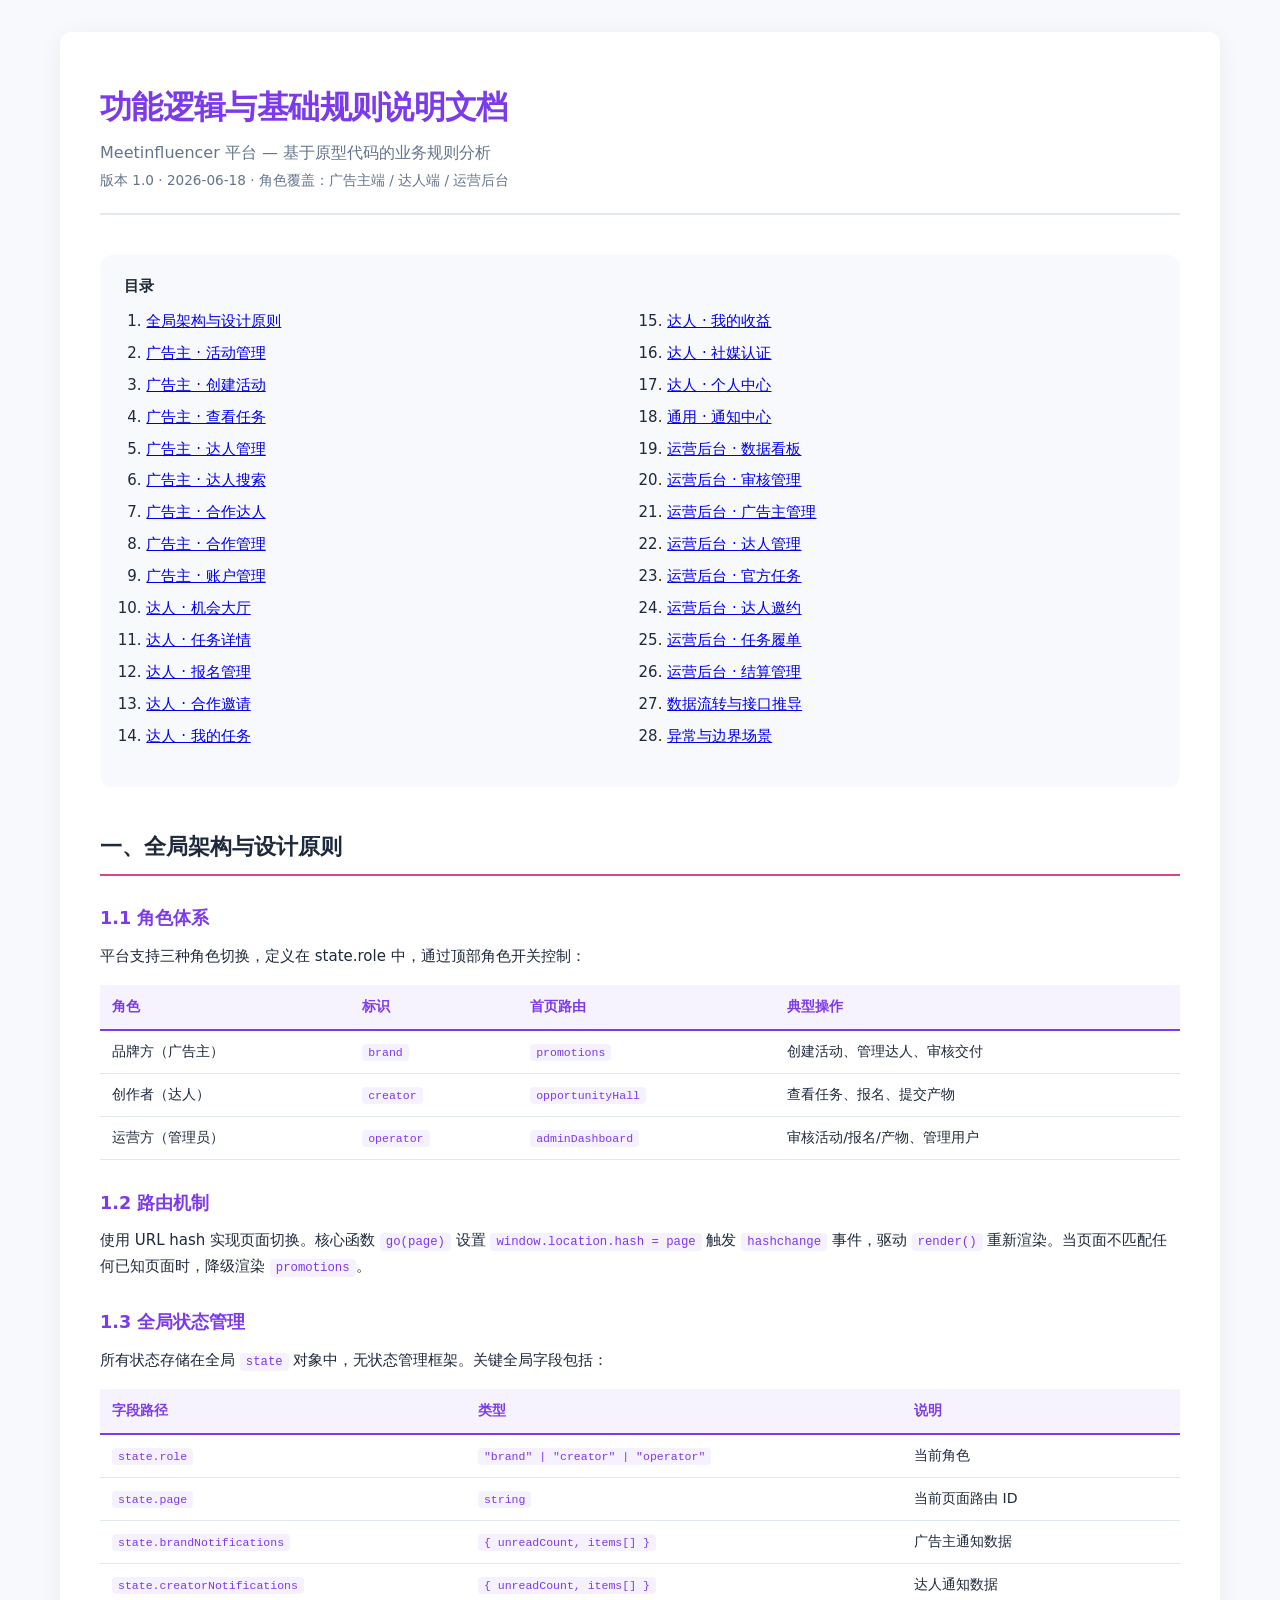
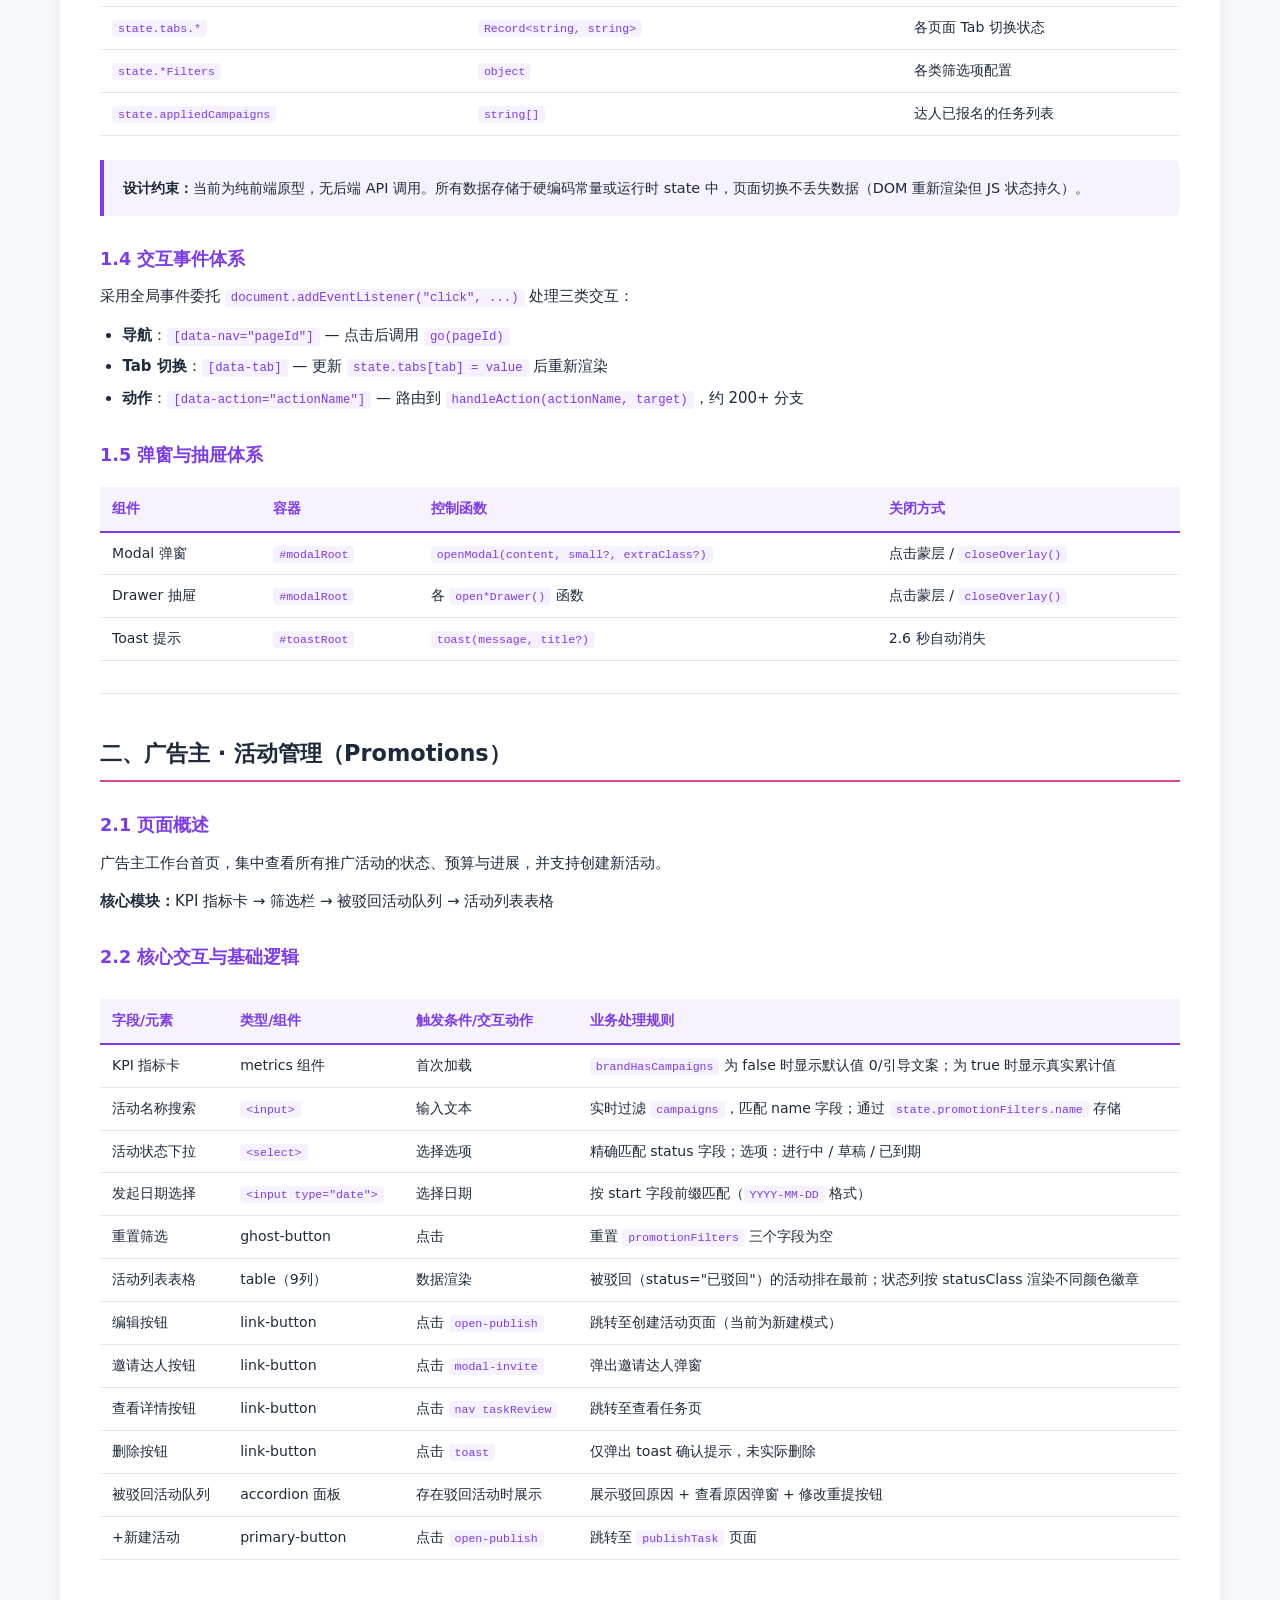
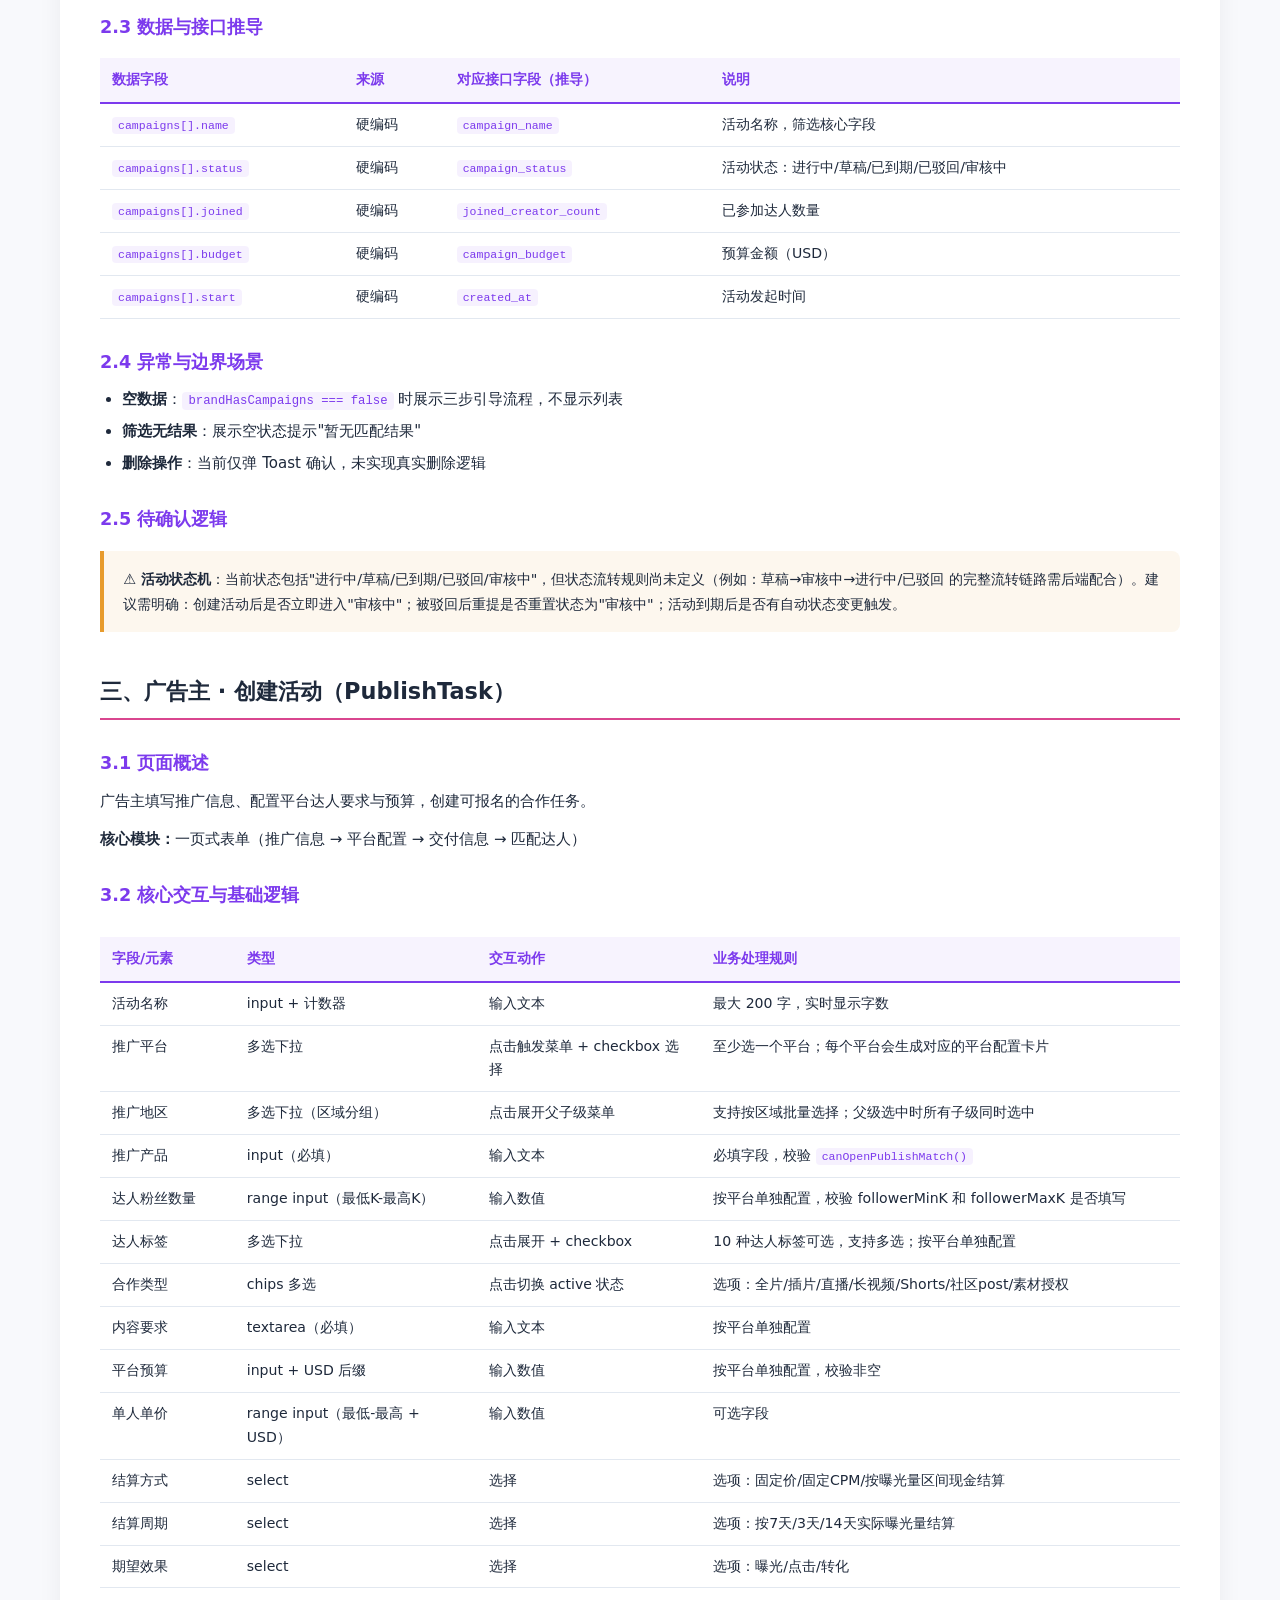
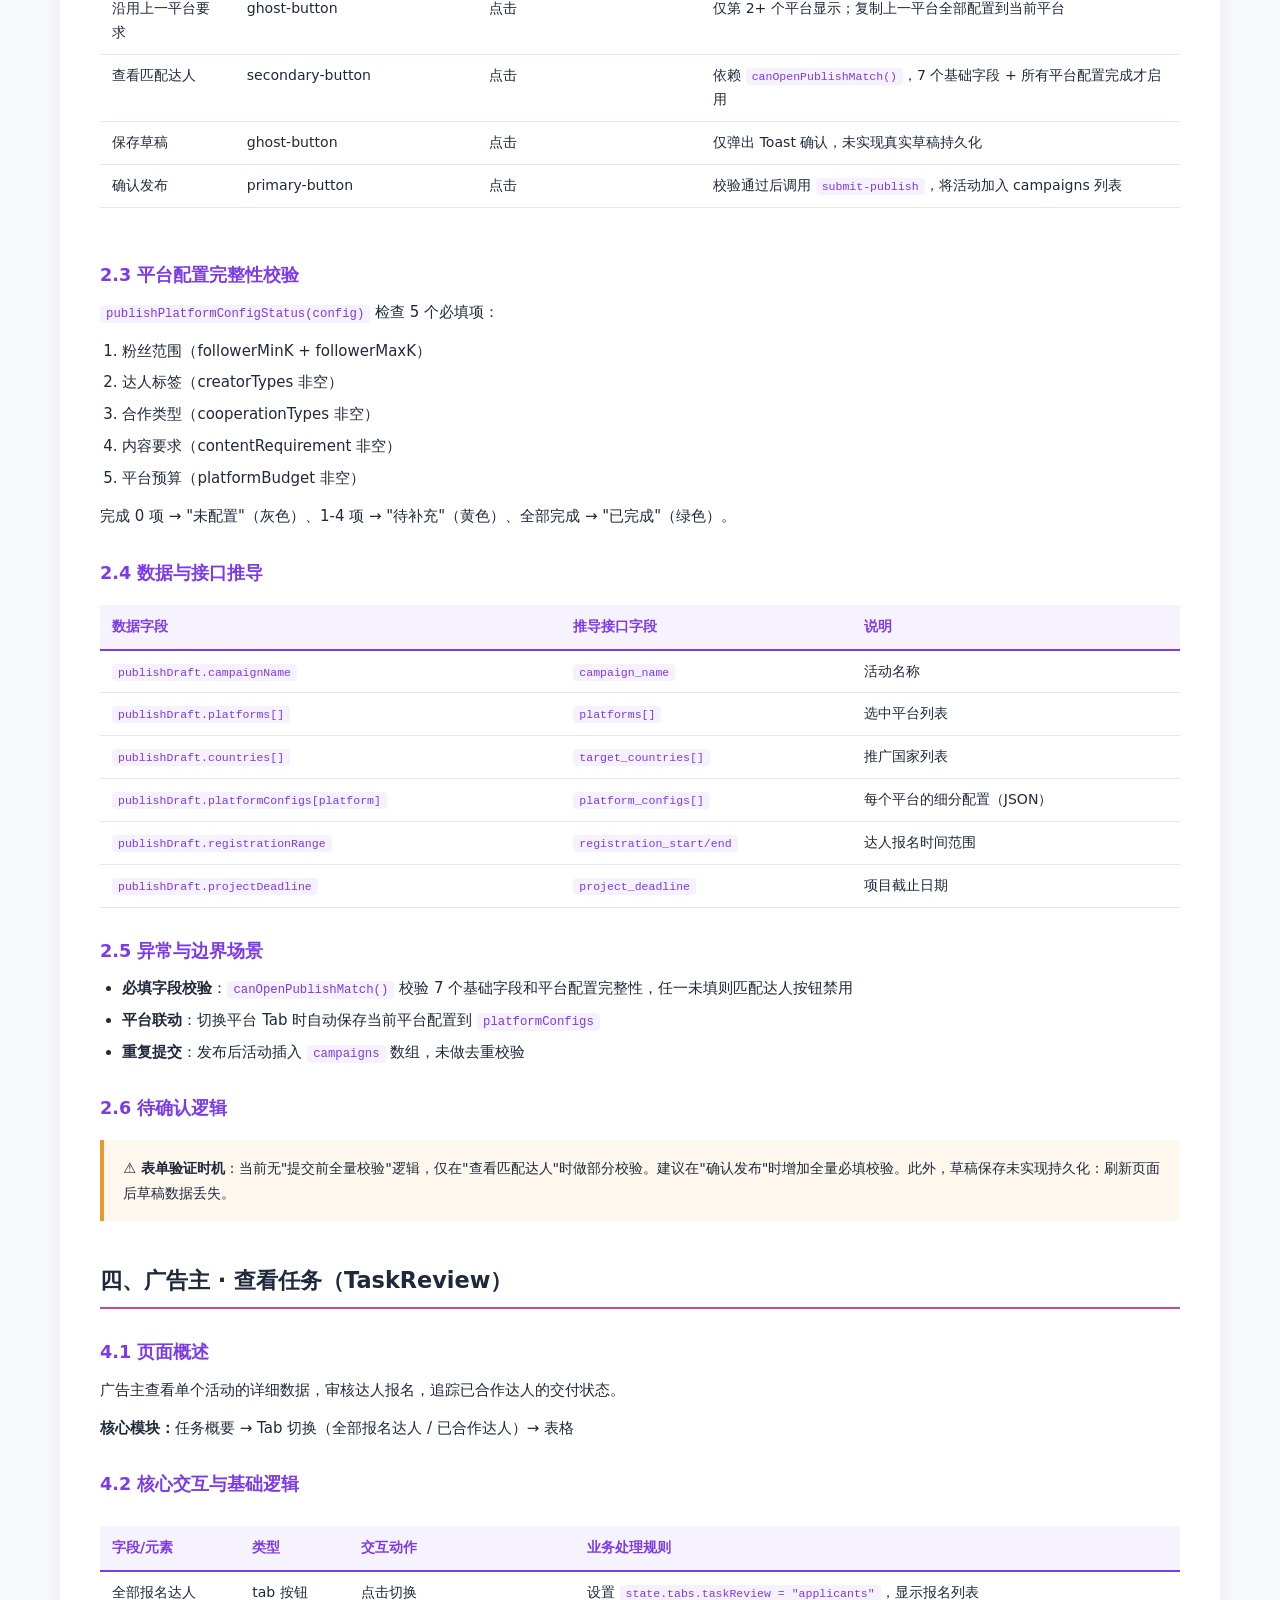
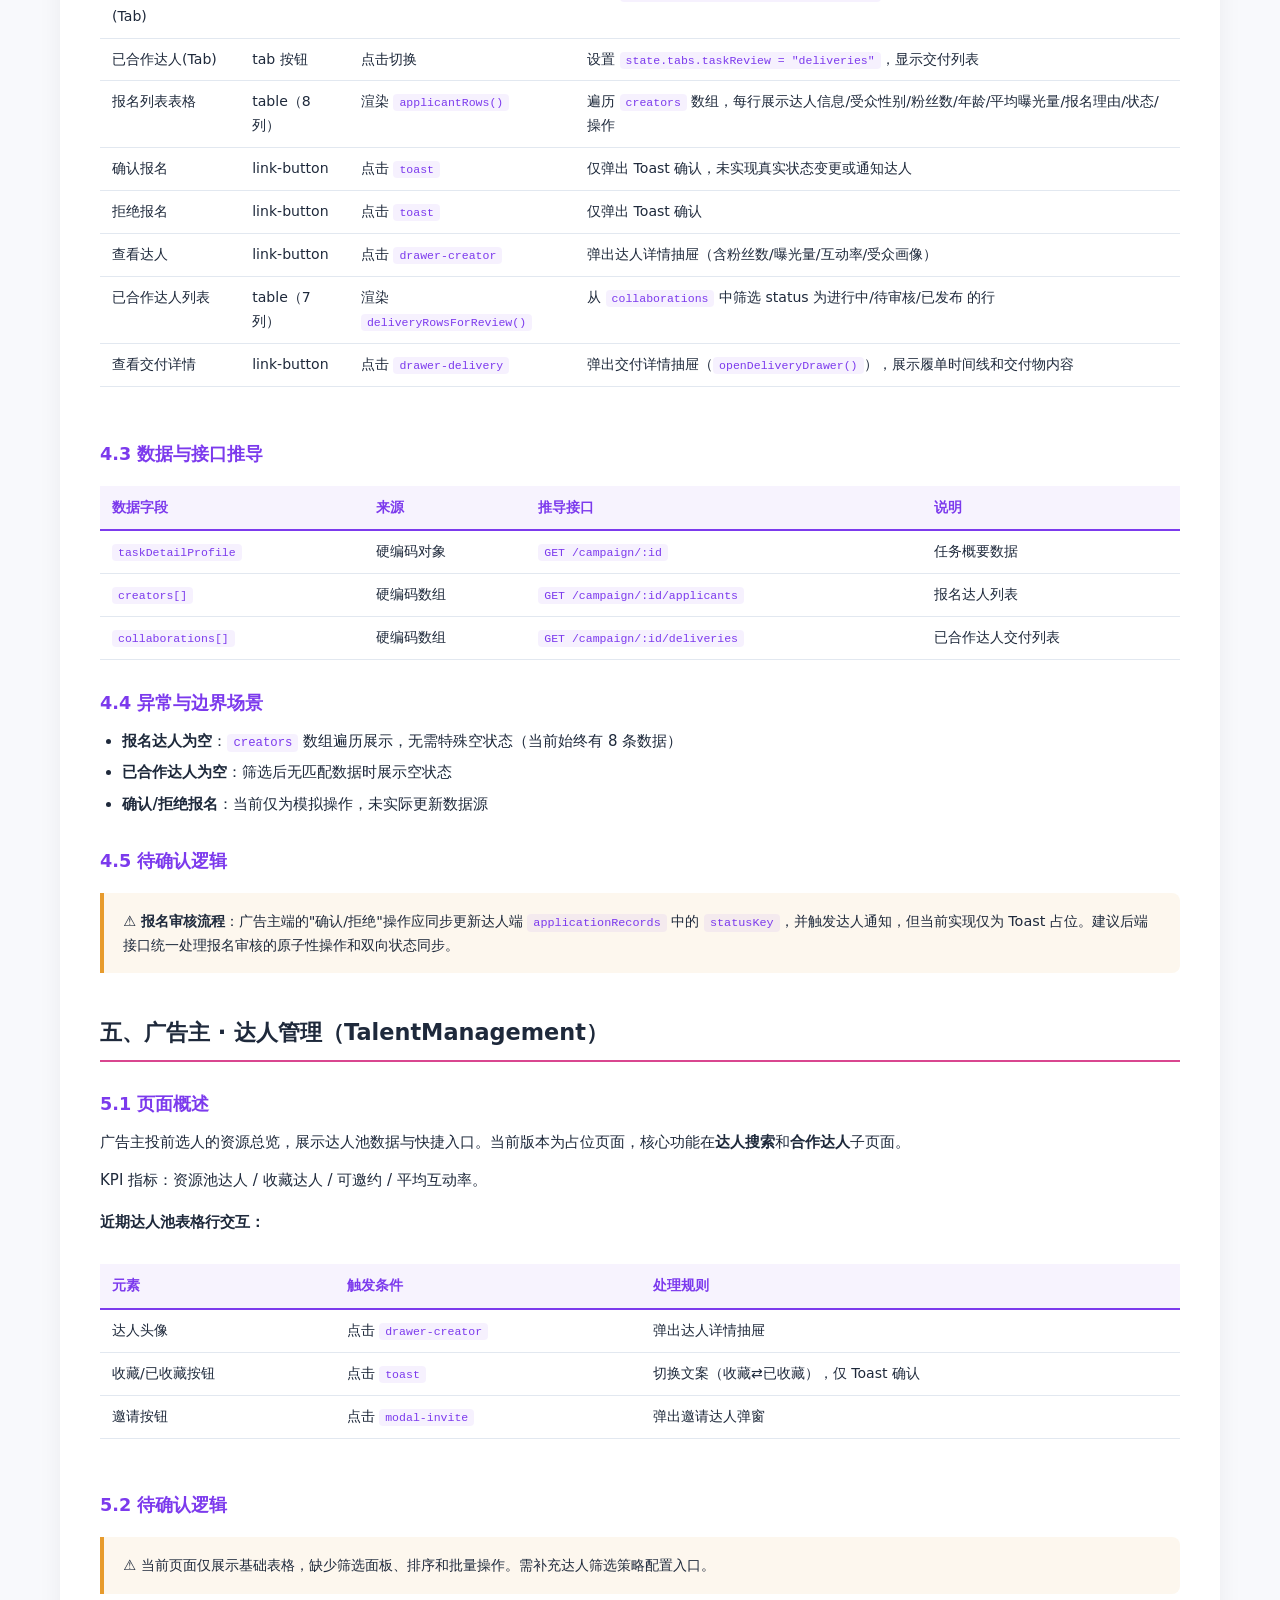
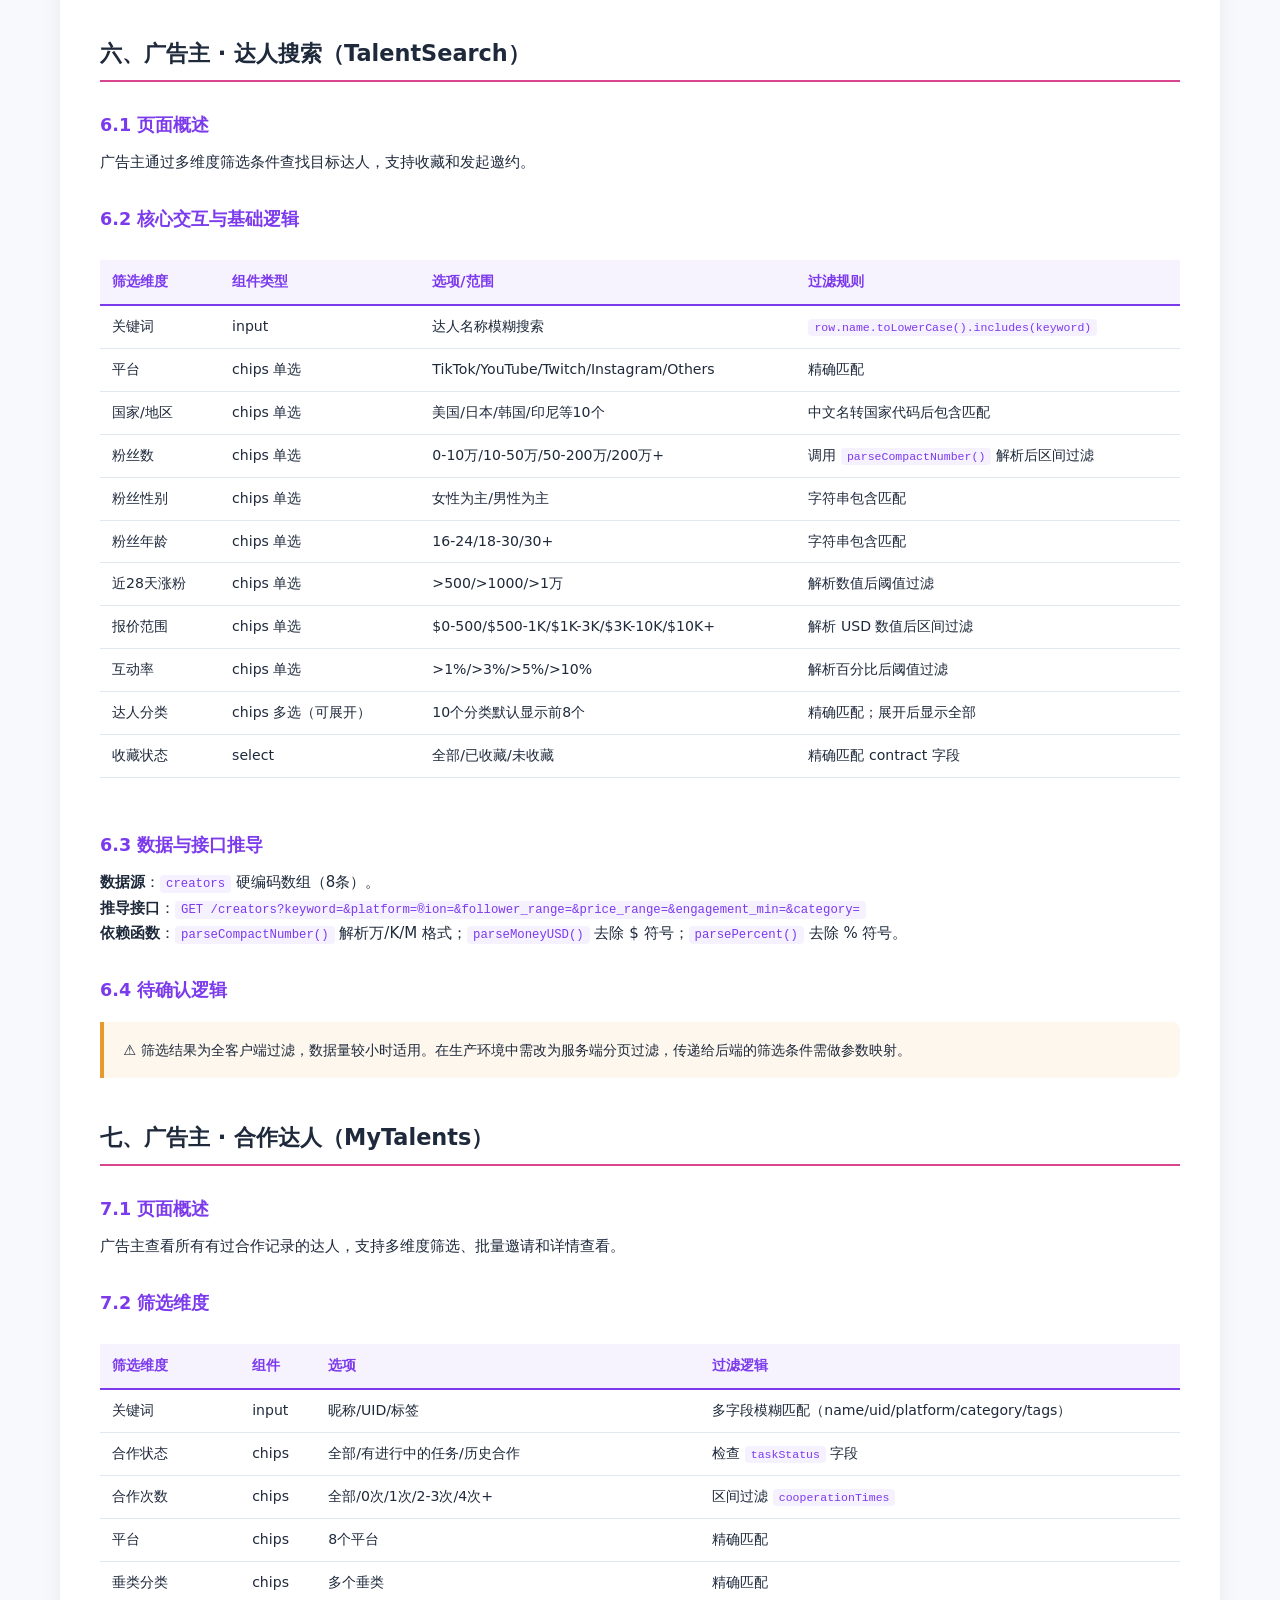
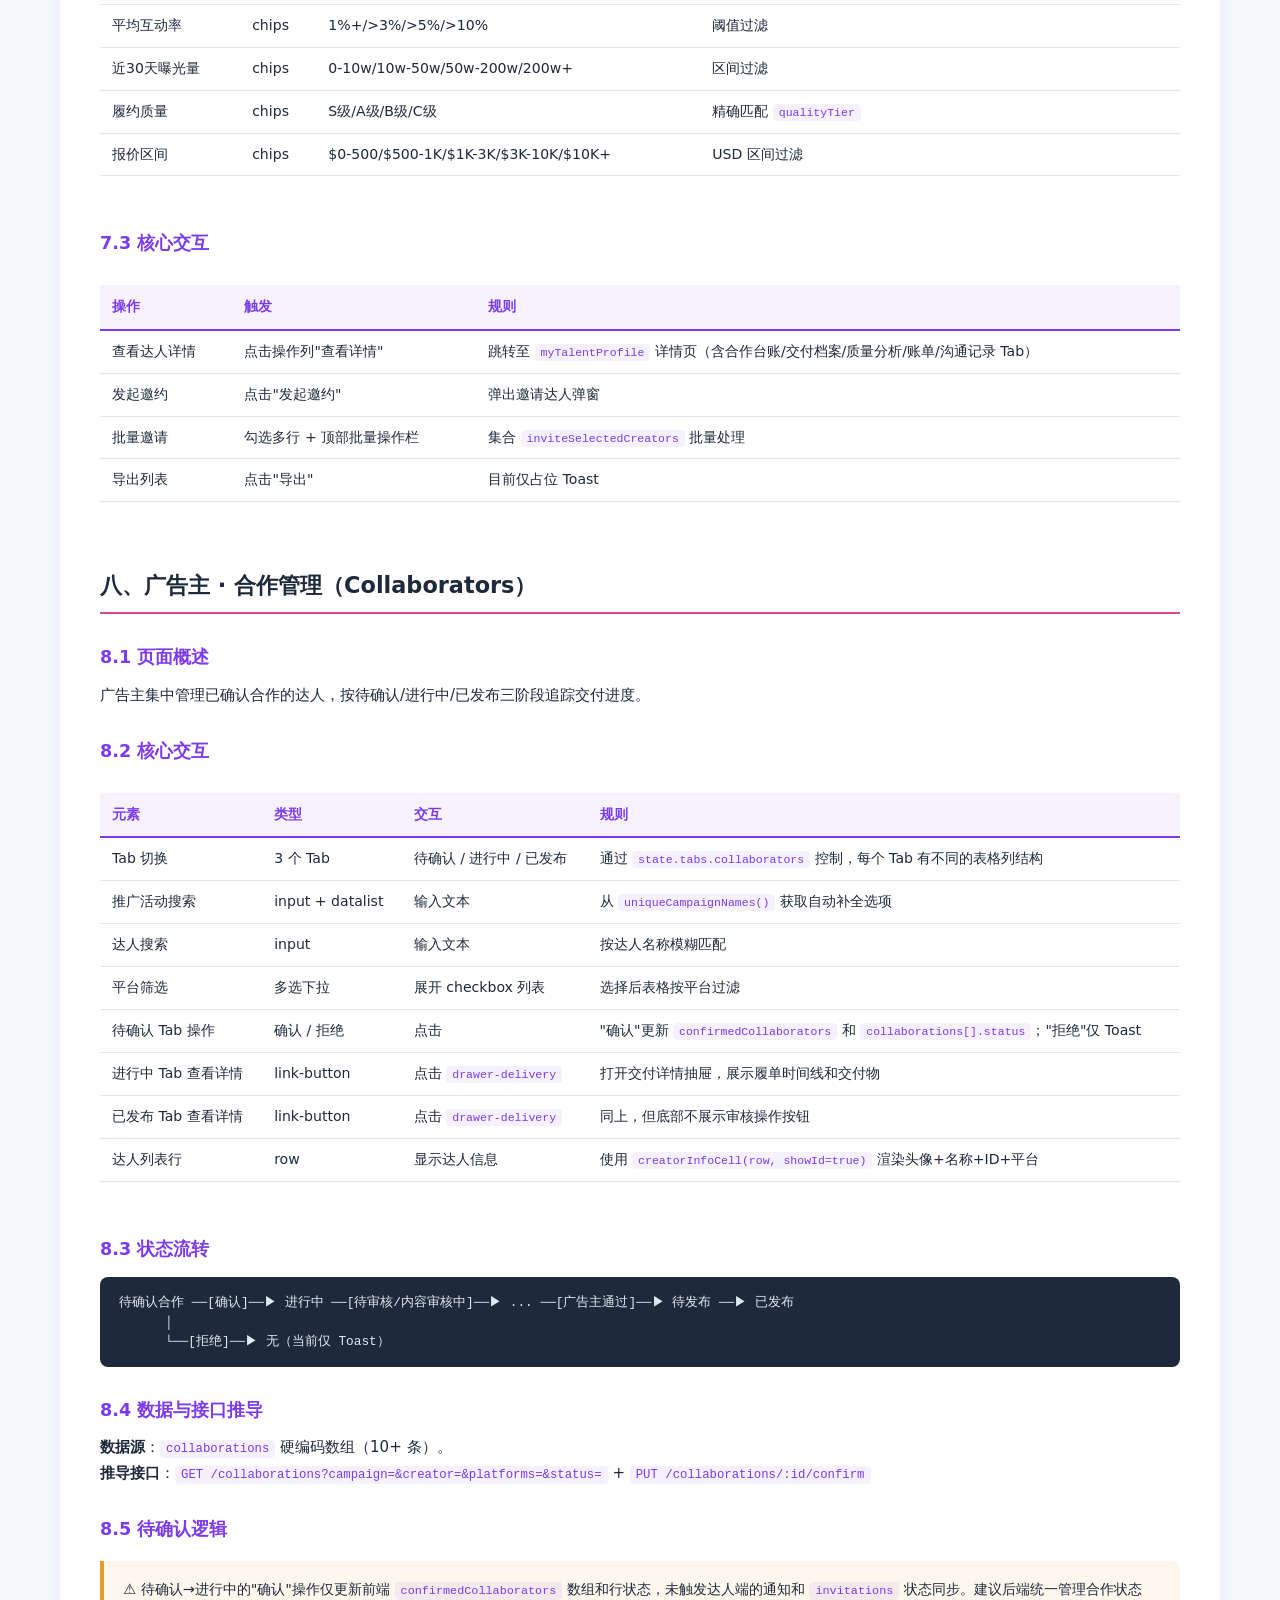
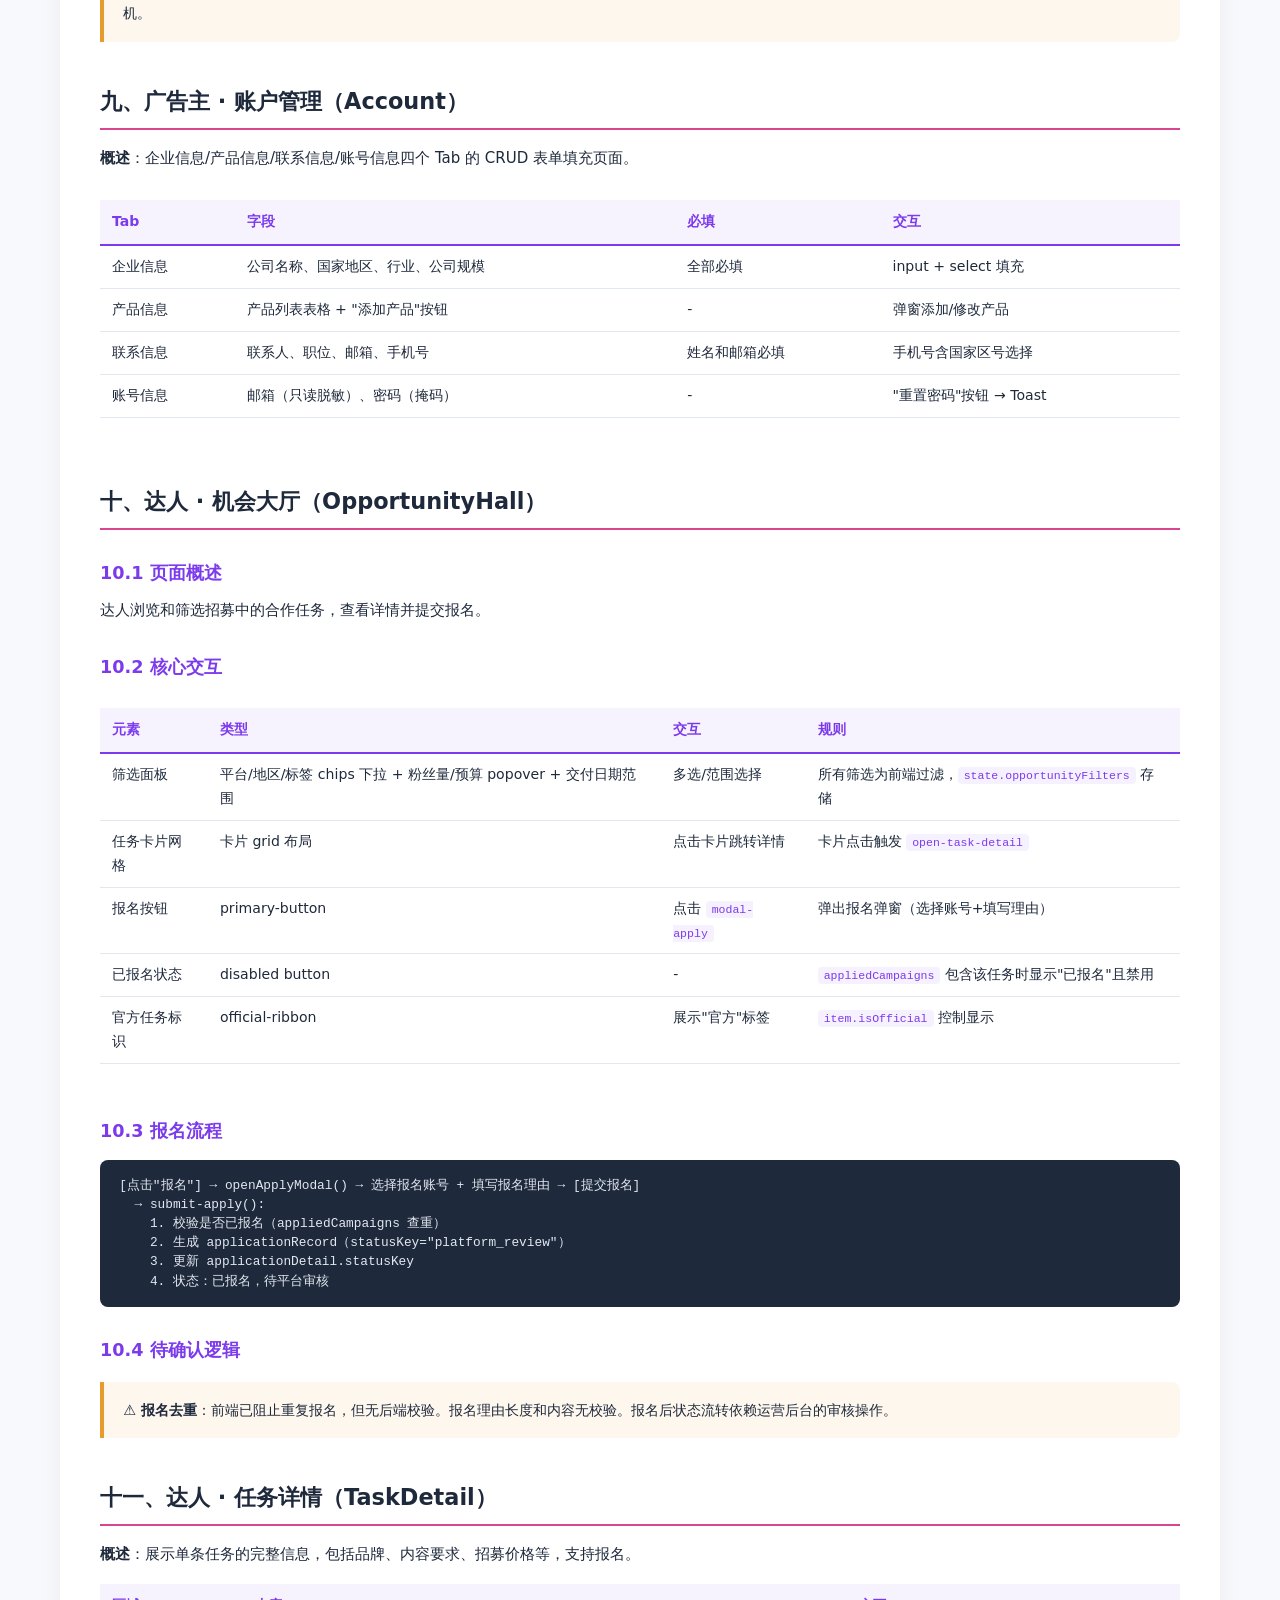
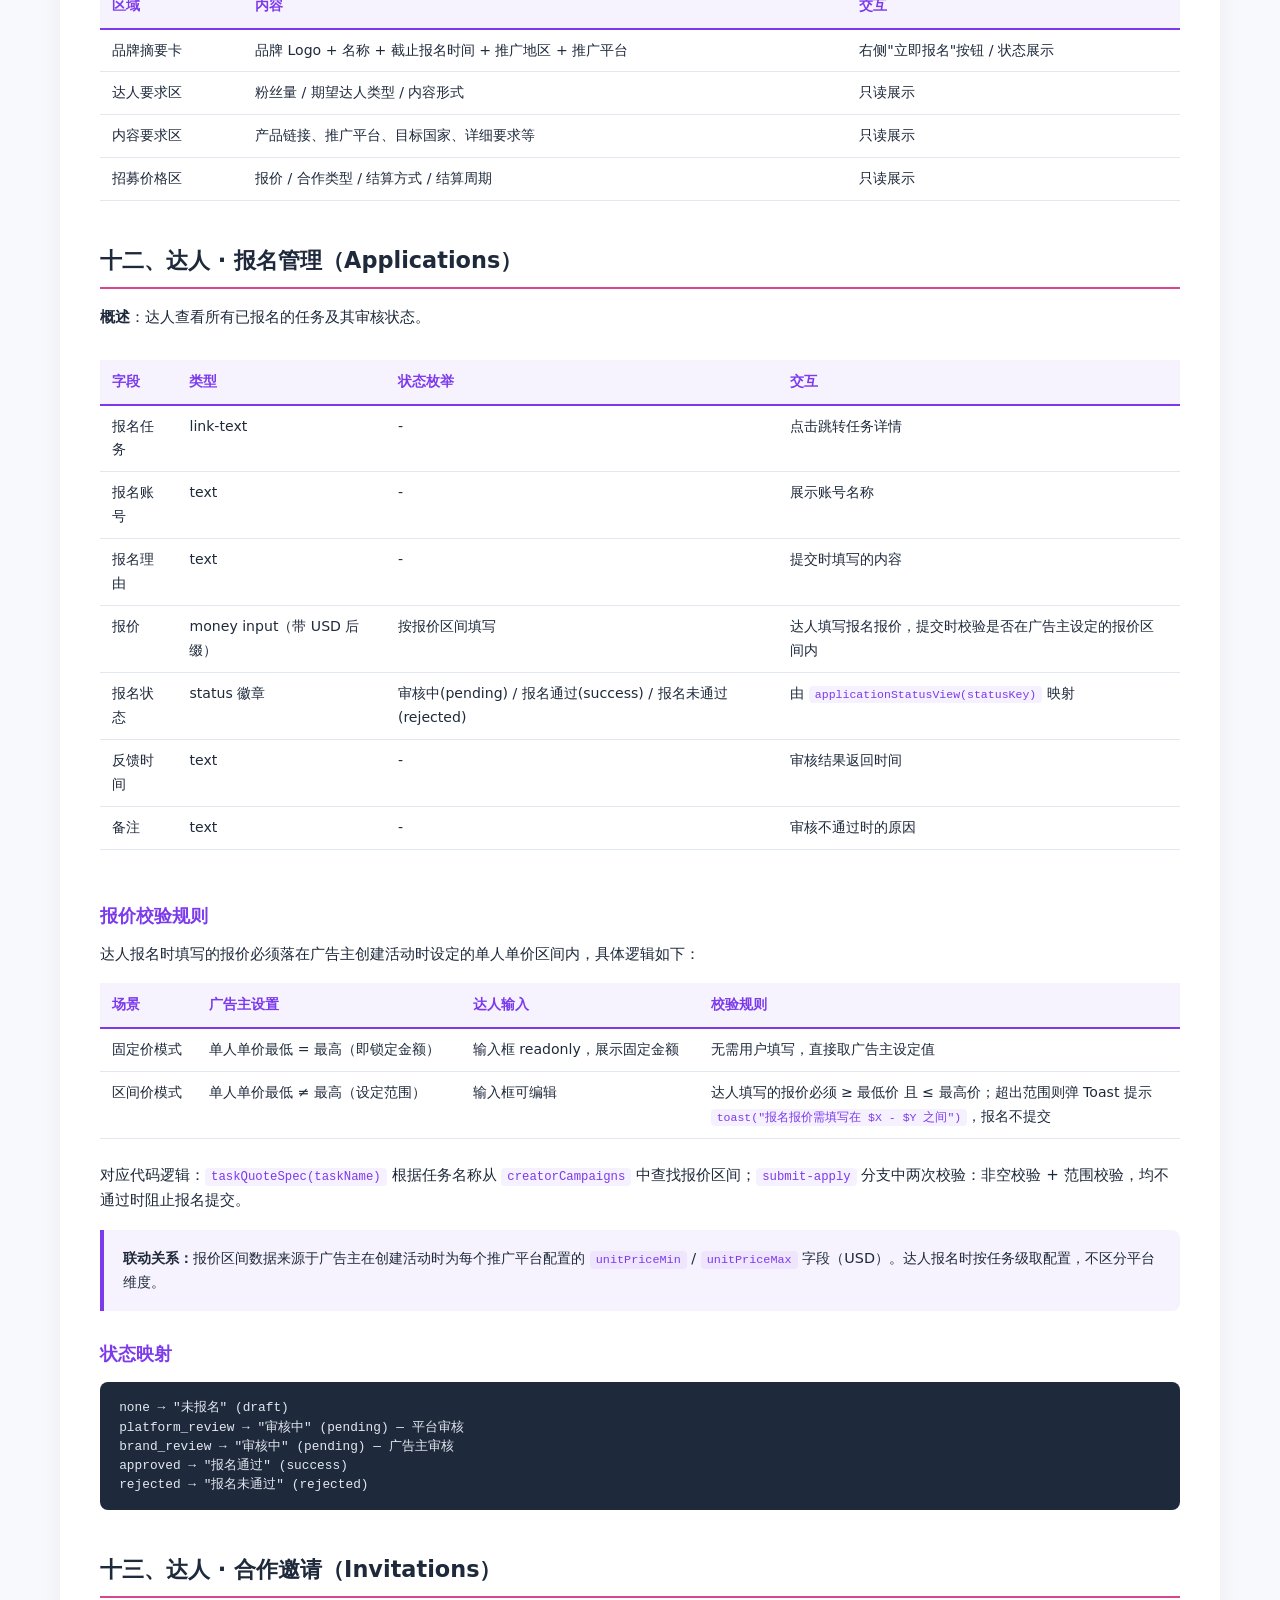
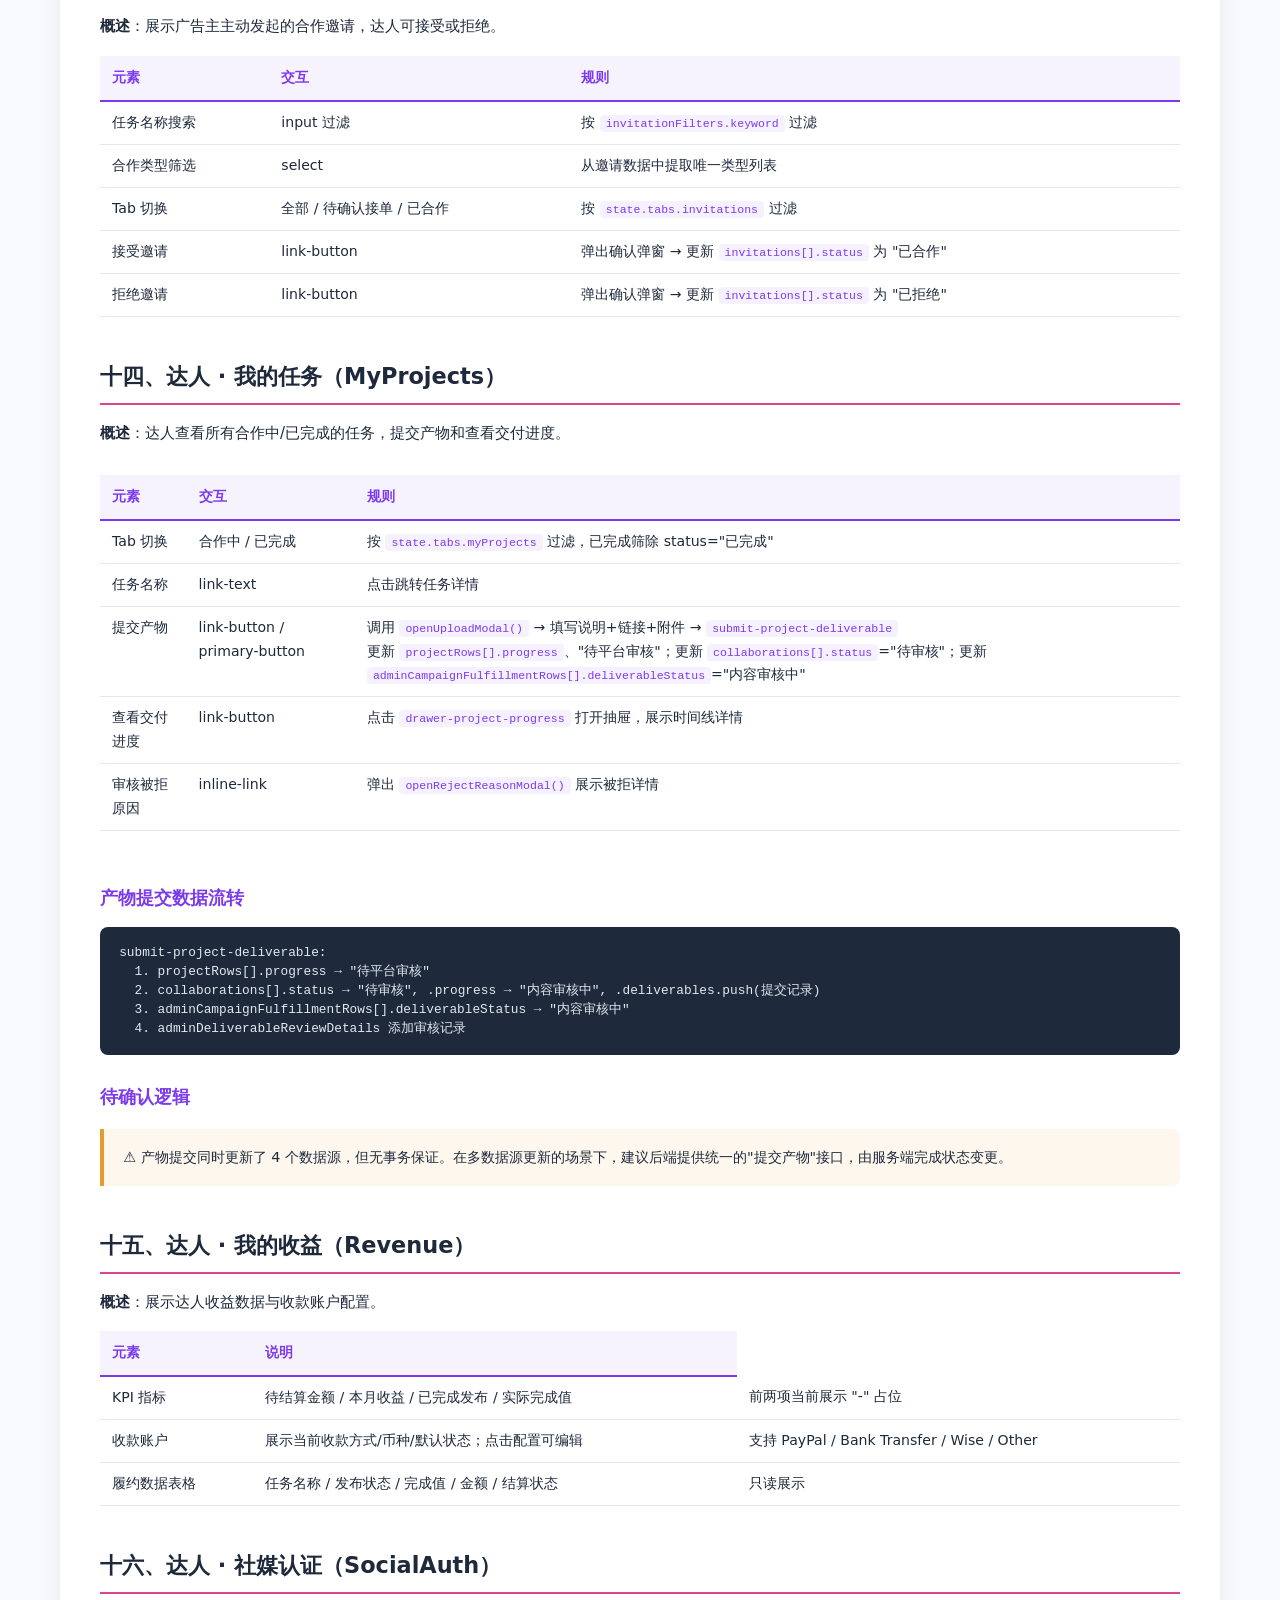
==== commit b0b5f71d: "Add files via upload" ====
--- a/assets/功能逻辑与基础规则说明文档.html
+++ b/assets/功能逻辑与基础规则说明文档.html
@@ -665,11 +665,27 @@
     <tr><td>报名任务</td><td>link-text</td><td>-</td><td>点击跳转任务详情</td></tr>
     <tr><td>报名账号</td><td>text</td><td>-</td><td>展示账号名称</td></tr>
     <tr><td>报名理由</td><td>text</td><td>-</td><td>提交时填写的内容</td></tr>
+    <tr><td>报价</td><td>money input（带 USD 后缀）</td><td>按报价区间填写</td><td>达人填写报名报价，提交时校验是否在广告主设定的报价区间内</td></tr>
     <tr><td>报名状态</td><td>status 徽章</td><td>审核中(pending) / 报名通过(success) / 报名未通过(rejected)</td><td>由 <code>applicationStatusView(statusKey)</code> 映射</td></tr>
     <tr><td>反馈时间</td><td>text</td><td>-</td><td>审核结果返回时间</td></tr>
     <tr><td>备注</td><td>text</td><td>-</td><td>审核不通过时的原因</td></tr>
   </tbody>
 </table>
+</div>
+
+<h3>报价校验规则</h3>
+<p>达人报名时填写的报价必须落在广告主创建活动时设定的单人单价区间内，具体逻辑如下：</p>
+<table>
+  <thead><tr><th>场景</th><th>广告主设置</th><th>达人输入</th><th>校验规则</th></tr></thead>
+  <tbody>
+    <tr><td>固定价模式</td><td>单人单价最低 = 最高（即锁定金额）</td><td>输入框 readonly，展示固定金额</td><td>无需用户填写，直接取广告主设定值</td></tr>
+    <tr><td>区间价模式</td><td>单人单价最低 ≠ 最高（设定范围）</td><td>输入框可编辑</td><td>达人填写的报价必须 ≥ 最低价 且 ≤ 最高价；超出范围则弹 Toast 提示<br><code>toast("报名报价需填写在 $X - $Y 之间")</code>，报名不提交</td></tr>
+  </tbody>
+</table>
+<p>对应代码逻辑：<code>taskQuoteSpec(taskName)</code> 根据任务名称从 <code>creatorCampaigns</code> 中查找报价区间；<code>submit-apply</code> 分支中两次校验：非空校验 + 范围校验，均不通过时阻止报名提交。</p>
+
+<div class="callout">
+  <strong>联动关系：</strong>报价区间数据来源于广告主在创建活动时为每个推广平台配置的 <code>unitPriceMin</code> / <code>unitPriceMax</code> 字段（USD）。达人报名时按任务级取配置，不区分平台维度。
 </div>
 
 <h3>状态映射</h3>
@@ -1072,22 +1088,130 @@
 </table>
 </div>
 
-<h3>28.3 待确认逻辑汇总</h3>
+<h3>28.3 已确认与待确认逻辑</h3>
+<div class="callout green">
+  <strong>✅ 以下问题已由 PRD V1.1 确认（2026-06-17）：</strong>
+</div>
+
+<table>
+  <thead><tr><th>序号</th><th>问题</th><th>PRD 对应章节</th><th>已确认规则</th></tr></thead>
+  <tbody>
+    <tr>
+      <td>1</td>
+      <td><strong>活动状态机</strong></td>
+      <td>§3.10.2</td>
+      <td>
+        草稿(10)→待审核(20)→进行中(70)→已结束(120)。异常终止→已关闭(130)。<br>
+        状态值已定义，终态不可逆。官方任务（运营创建）跳过待审核，直接进入进行中。
+      </td>
+    </tr>
+    <tr>
+      <td>2</td>
+      <td><strong>报名审核的双向同步</strong></td>
+      <td>§3.7.3 §3.10.3</td>
+      <td>
+        全链路已定义：待报名/待邀约(15/10)→待审核(30)→待广告确认(40)→已确认合作(50)→履约中(70)→已完成(120)。<br>
+        驳回→已拒绝(80)终态。运营初审通过后通知广告主复审；广告主复审通过后通知达人。<br>
+        每个状态变更均触发对应的站内信/邮件通知。
+      </td>
+    </tr>
+    <tr>
+      <td>3</td>
+      <td><strong>产物提交后的审核链路</strong></td>
+      <td>§3.7.4 §3.10.4</td>
+      <td>
+        双审制：运营初审(合规+Brief符合度)→广告主复审(品牌调性+细节)。<br>
+        待提交(10)→待运营审核(20)→待广告主确认(40)→审核通过(50)。<br>
+        任一环节驳回→已驳回(60)→待修改(70)→达人修改后重提→重新走完整审核流程。<br>
+        驳回时必填驳回原因。系统保留所有历史版本，支持对比查看。
+      </td>
+    </tr>
+    <tr>
+      <td>4</td>
+      <td><strong>结算规则</strong></td>
+      <td>§3.14 R2 §排期</td>
+      <td>
+        V1.0 仅线下打款，系统仅记录结算状态（待结算/已打款/失败/已作废）。<br>
+        不涉及线上支付和自动打款。根据发布确认结果生成结算记录，运营后台手动标记。
+      </td>
+    </tr>
+    <tr>
+      <td>5</td>
+      <td><strong>通知推送</strong></td>
+      <td>§3.11.4</td>
+      <td>
+        完整触发规则已定义（10 种事件）。<br>
+        <strong>通知方式</strong>：站内信必达 + 邮件选配。接收方按事件角色区分。<br>
+        <strong>内容摘要</strong>：每个事件有固定模板。<br>
+        <strong>生产者/消费者</strong>：系统事件驱动，非用户手动发送。
+      </td>
+    </tr>
+    <tr>
+      <td>6</td>
+      <td><strong>权限体系</strong></td>
+      <td>§3.5 §2</td>
+      <td>
+        运营后台区分 <strong>运营人员</strong>（达人资源管理、需求审核、匹配推荐、项目全生命周期管理、内容审核、打款审核）和 <strong>平台管理员</strong>（系统配置和权限管理）。<br>
+        具体 RBAC 的字段级和数据级权限细节需后端设计中补充。
+      </td>
+    </tr>
+    <tr>
+      <td>7</td>
+      <td><strong>并发接单/乐观锁</strong></td>
+      <td>§3.7.5 §3.14 R5</td>
+      <td>
+        <strong>乐观锁机制</strong>：以第一个点击"接受"为准，数据库乐观锁保证数据一致性。<br>
+        <strong>多达人满额拦截</strong>：广告主复审通过时校验已确认人数；若+1=计划人数则任务进入执行中，其余待审核达人自动批量拒绝（原因："该任务合作名额已满"）。
+      </td>
+    </tr>
+  </tbody>
+</table>
+
 <div class="callout warn">
-  <strong>以下为代码中无法明确判断、需产品/后端确认的规则：</strong>
-</div>
-<ol>
-  <li><strong>活动状态机</strong>：草稿→审核中→进行中/已驳回 的完整状态流转规则需定义。</li>
-  <li><strong>报名审核的双向同步</strong>：广告主确认/拒绝报名后，达人端状态和通知的联动机制。</li>
-  <li><strong>产物提交后的审核链路</strong>：平台初审→广告主复审→通过/驳回 的流程归属和权限边界。</li>
-  <li><strong>结算规则</strong>：固定价/CPM/曝光量区间三种结算方式的具体计算逻辑和结算触发条件。</li>
-  <li><strong>通知推送</strong>：站内信的生产者、消费者和已读/未读管理策略。</li>
-  <li><strong>权限体系</strong>：运营后台的子角色划分（如审核员/管理员/财务）和操作权限。</li>
-  <li><strong>数据持久化</strong>：草稿保存的存储策略（localStorage/后端草稿接口/自动保存间隔）。</li>
-  <li><strong>多平台配置联动</strong>："同步到所有平台"按钮批量更新时的冲突处理（当某平台已有不同配置时是否覆盖）。</li>
-  <li><strong>分页策略</strong>：达人搜索/合作达人等列表页的分页方式和每页数量。</li>
-  <li><strong>数据分析</strong>：数据看板的统计数据是否需要实时计算，数据更新频率要求。</li>
-</ol>
+  <strong>⚠️ 以下问题 PRD 尚未明确，仍需确认：</strong>
+</div>
+
+<table>
+  <thead><tr><th>序号</th><th>问题</th><th>PRD 相关线索</th><th>建议方案</th></tr></thead>
+  <tbody>
+    <tr>
+      <td>8</td>
+      <td><strong>草稿持久化策略</strong></td>
+      <td>§3.8 页面规划提到"自动保存/手动保存"，§3.16.1 表单规则提到失焦校验</td>
+      <td>建议：创建向导每完成一步自动保存至 localStorage；用户手动"保存草稿"时同步至后端草稿接口；后端保留草稿记录支持跨设备恢复。草稿在 7 天未编辑时自动过期清理。</td>
+    </tr>
+    <tr>
+      <td>9</td>
+      <td><strong>多平台配置联动</strong></td>
+      <td>§3.6 创建任务字段表允许"达人单价区间 USD"但未说明跨平台同步规则</td>
+      <td>建议：V1.0 各平台独立配置，不自动同步。"沿用上一平台要求"按钮仅复制一次不做后续关联。V2.0 可增加"同步到所有平台"按钮，以当前平台配置覆盖其余平台。</td>
+    </tr>
+    <tr>
+      <td>10</td>
+      <td><strong>分页策略</strong></td>
+      <td>§3.11.1 性能要求：列表查询 &lt; 500ms</td>
+      <td>建议：服务端分页，每页 20-50 条。达人搜索页推荐 20 条/页（数据维度多）；任务列表/合作管理推荐 50 条/页。前端需展示当前页/总数/翻页控件，支持跳转至指定页。</td>
+    </tr>
+    <tr>
+      <td>11</td>
+      <td><strong>数据看板统计策略</strong></td>
+      <td>§3.11.1 页面加载 &lt; 2s</td>
+      <td>建议：运营数据看板使用预聚合表，每天 T+1 更新。实时指标（待处理审核数）可查缓存（Redis 5s 过期）；非实时指标（广告主数/达人数/任务数）查离线汇总表。避免实时 COUNT 查询主表。</td>
+    </tr>
+    <tr>
+      <td>12</td>
+      <td><strong>审核超时自动通过</strong></td>
+      <td>§3.10.4 R5：运营初审 T+1 工作日，超时自动通过（仅平台端）</td>
+      <td>建议：定时任务或延迟队列扫描待审核记录，超过 T+1 工作日未处理的自动流转至下一阶段。自动通过需保留系统日志标识。广告主复审不设自动通过。</td>
+    </tr>
+    <tr>
+      <td>13</td>
+      <td><strong>达人指派超时失效</strong></td>
+      <td>§3.10.4 R6：指派超时 48 小时，邀请自动失效释放名额</td>
+      <td>建议：定时任务扫描待邀约状态记录，创建时间超过 48 小时的自动变更为"邀请失效(100)"，同时通知广告主释放名额。</td>
+    </tr>
+  </tbody>
+</table>
 </section>
 
 <!-- ======================== 页脚 ======================== -->
